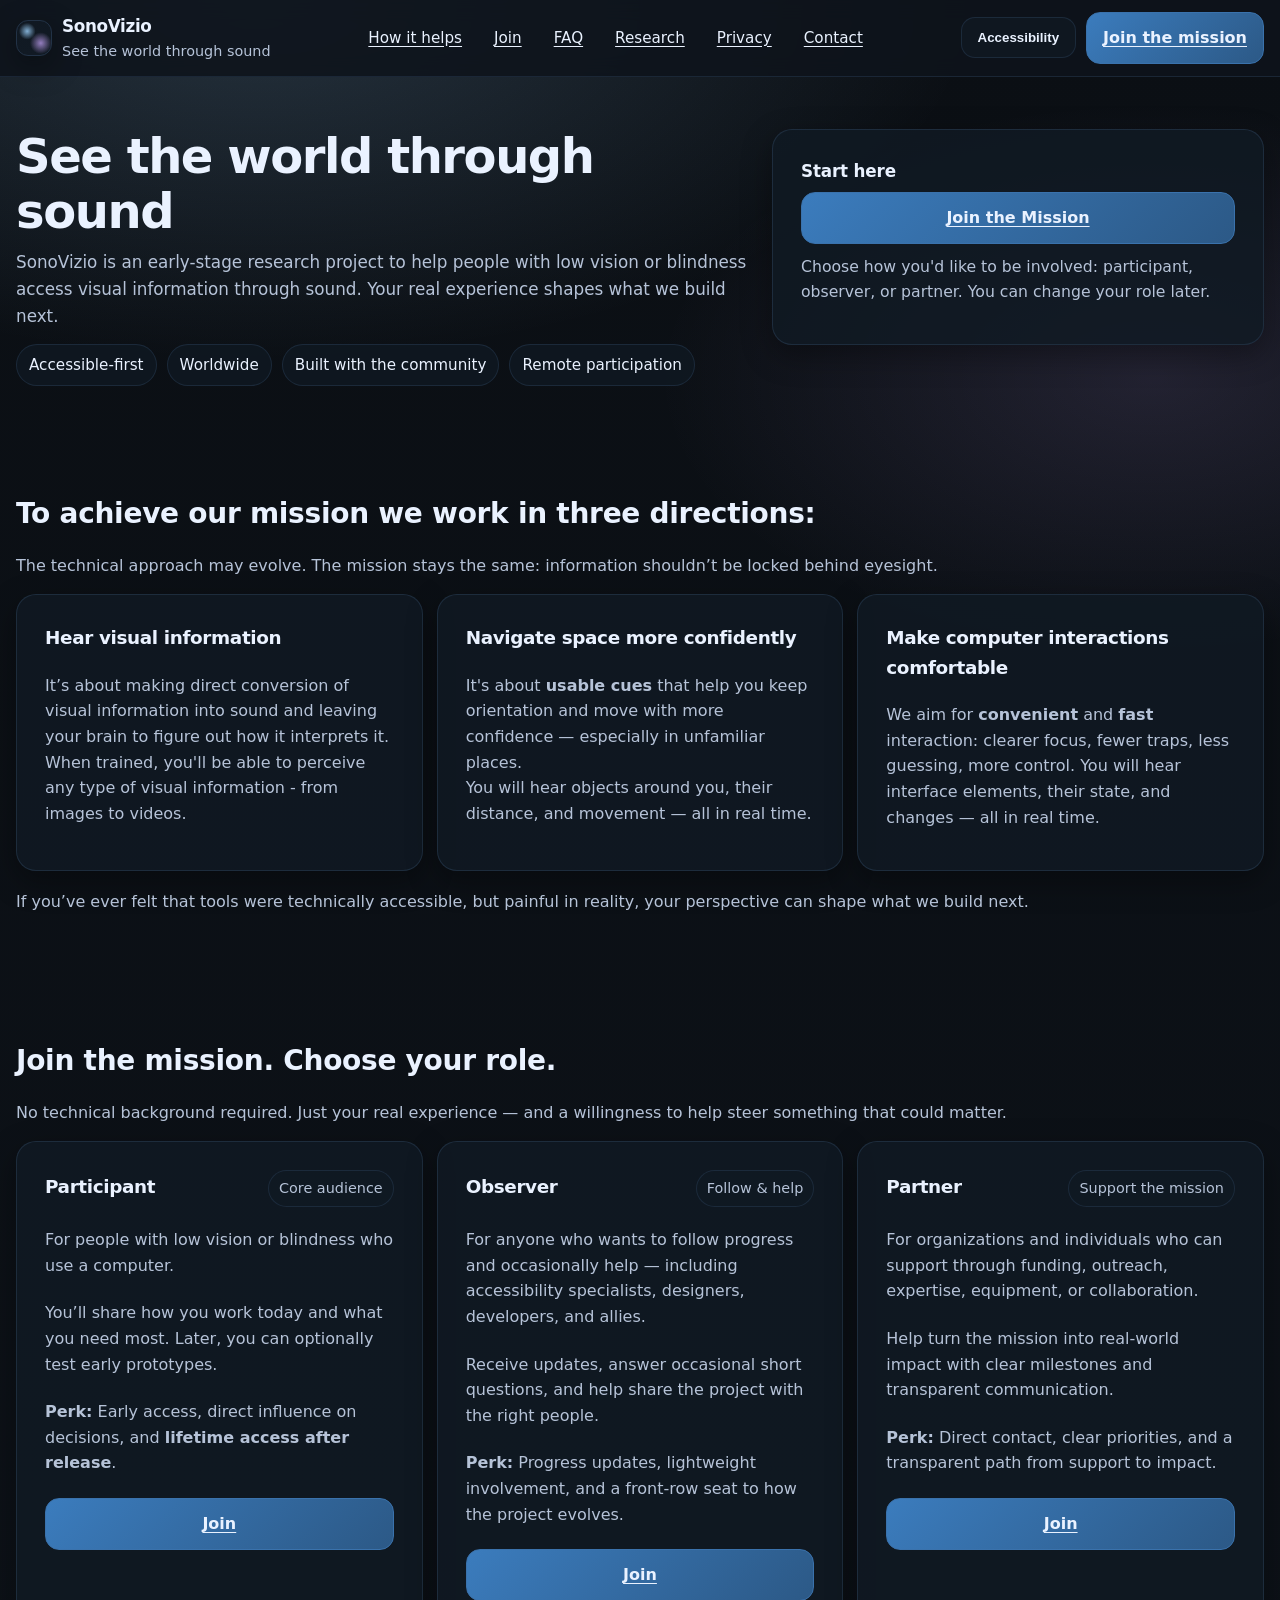
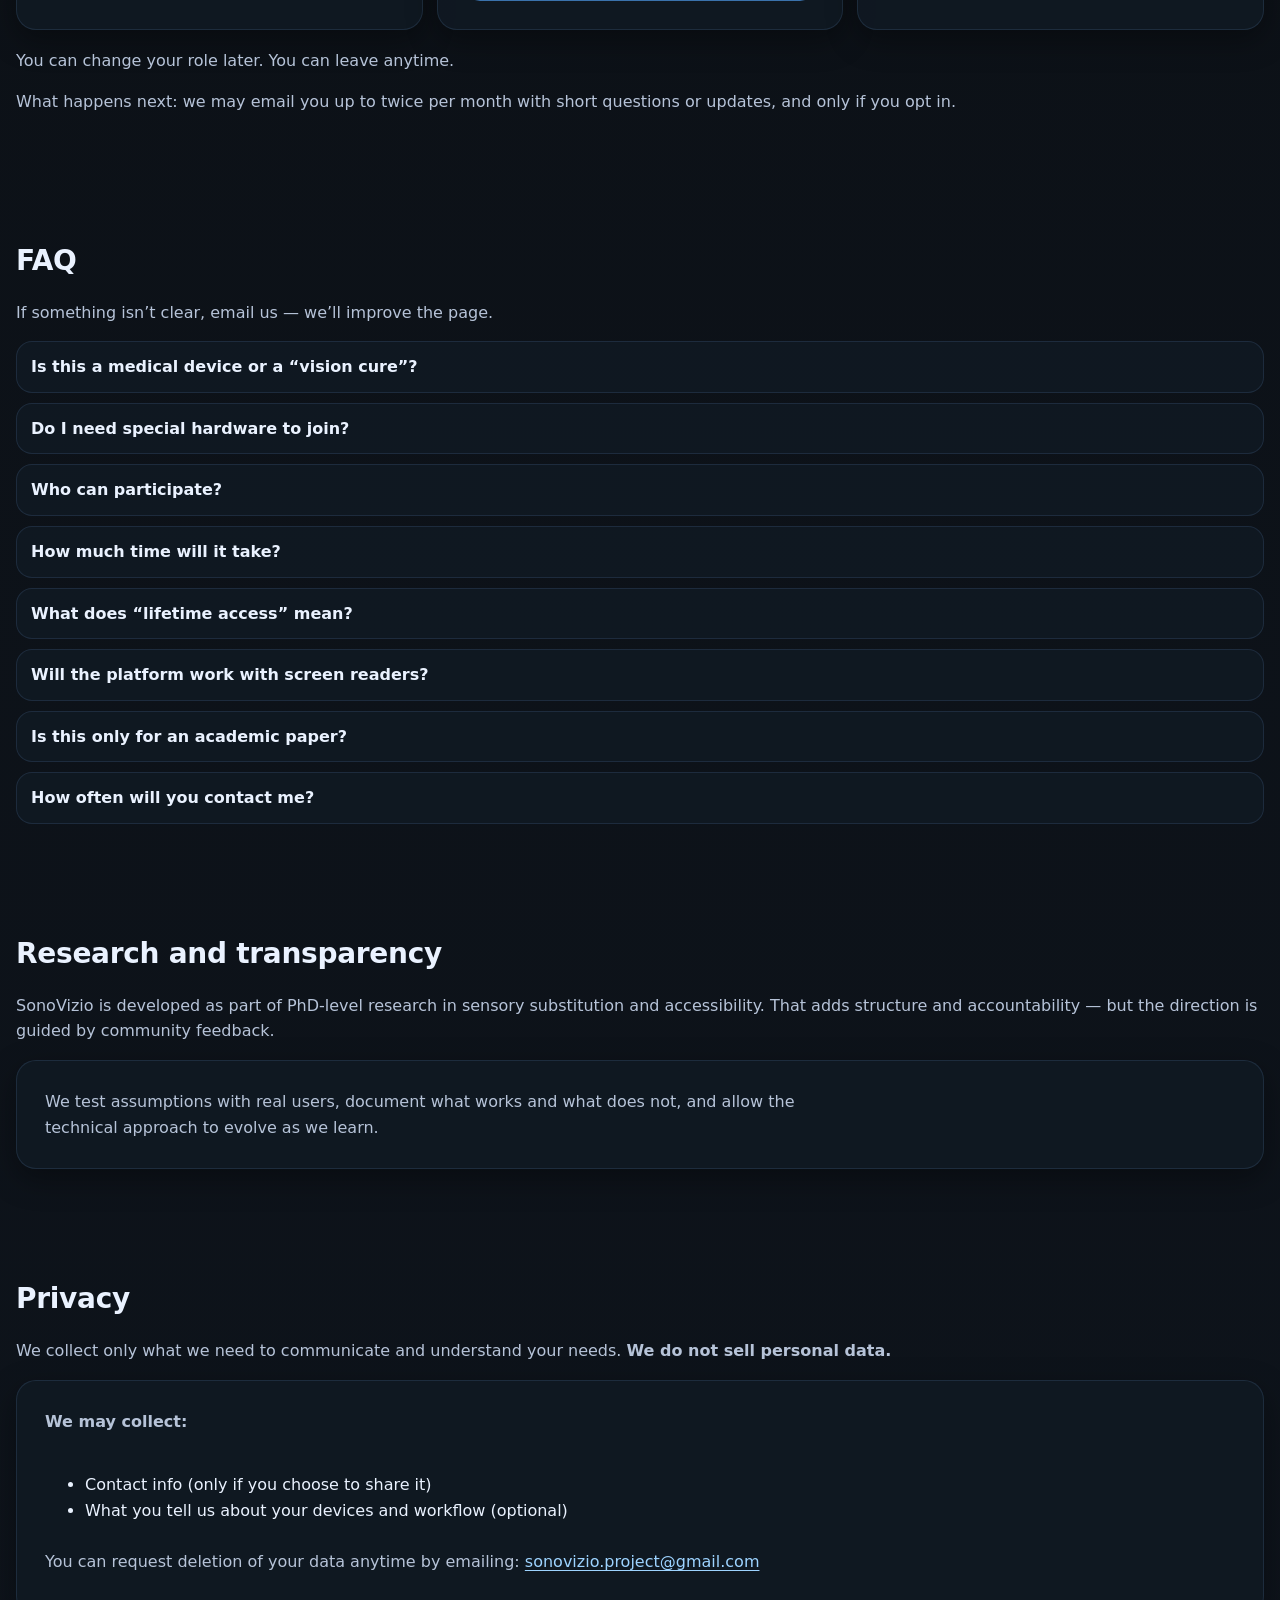
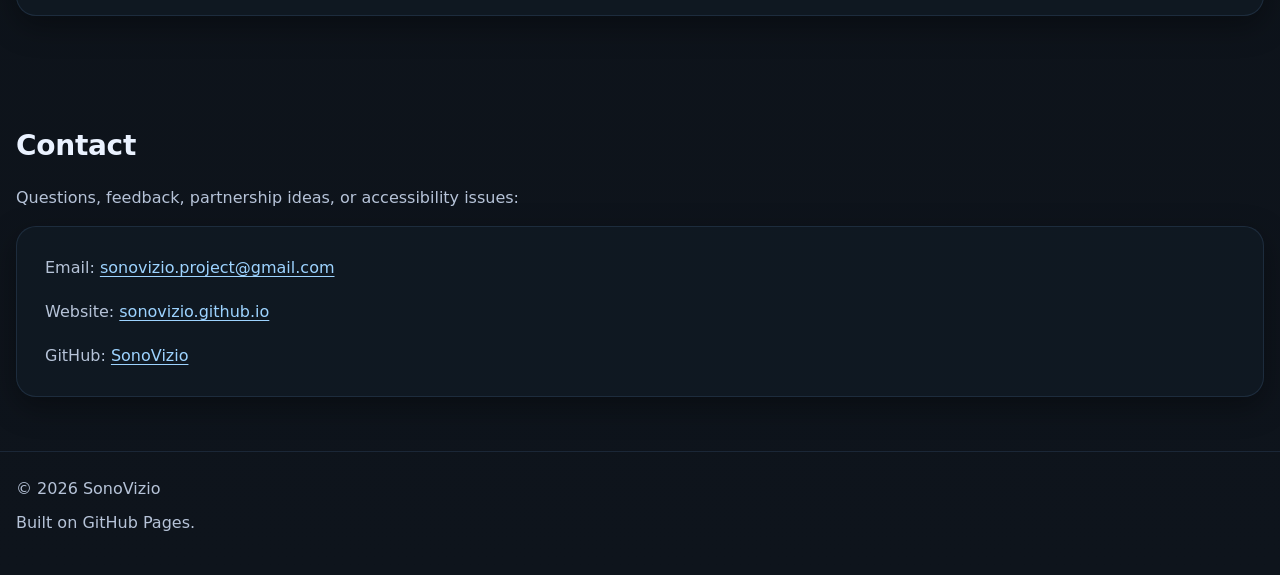
==== index.html @ 602c02ec "feat: first sketch" ====
<!doctype html>
<html lang="en" data-visual-mode="default" data-reduce-motion="auto" data-link-style="underline">
<head>
  <meta charset="utf-8" />
  <meta name="viewport" content="width=device-width, initial-scale=1" />
  <meta name="description" content="SonoVizio — a mission to help people with low vision or blindness access visual information through sound." />
  <title>SonoVizio — See the world through sound</title>
  <link rel="stylesheet" href="./styles.css" />
</head>

<body>
  <a class="skip-link" href="#main">Skip to main content</a>

  <header>
    <div class="wrap">
      <div class="topbar" role="navigation" aria-label="Primary">
        <div class="brand" aria-label="SonoVizio home">
          <div class="logo" aria-hidden="true"></div>
          <div>
            <p class="brand-title">SonoVizio</p>
            <p class="brand-sub">See the world through sound</p>
          </div>
        </div>

        <nav aria-label="Page sections">
          <a href="#how">How it helps</a>
          <a href="#join">Join</a>
          <a href="#faq">FAQ</a>
          <a href="#research">Research</a>
          <a href="#privacy">Privacy</a>
          <a href="#contact">Contact</a>
        </nav>

        <div class="actions">
          <button class="btn" type="button" id="openA11y" aria-haspopup="dialog" aria-controls="a11yModal">
            Accessibility
          </button>
          <a class="btn primary" href="#join">Join the mission</a>
        </div>
      </div>
    </div>
  </header>

  <main id="main" class="wrap" tabindex="-1">
    <!-- HERO -->
    <section class="hero" aria-labelledby="hero-title">
      <div class="hero-grid">
        <div>
          <h1 id="hero-title">See the world through sound</h1>
          <p>
            SonoVizio is an early-stage research project to help people with low vision or blindness access visual information
            through sound. Your real experience shapes what we build next.
          </p>

          <div class="pill-row" aria-label="Project highlights">
            <span class="pill">Accessible-first</span>
            <span class="pill">Worldwide</span>
            <span class="pill">Built with the community</span>
            <span class="pill">Remote participation</span>
          </div>
        </div>

        <aside class="hero-card" aria-label="Quick start">
          <h2>Start here</h2>

          <!-- Replace with your real form URL -->
          <a class="btn primary" href="https://forms.gle/R2E8GR5RMy9RYmkv5" target="_blank" rel="noopener">
            Join the Mission
          </a>
          <p style="margin-top: 10px">
            Choose how you'd like to be involved: participant, observer, or partner.
            You can change your role later.
          </p>
        </aside>
      </div>
    </section>

    <!-- HOW IT HELPS -->
    <section id="how" aria-labelledby="how-title">
      <h2 class="section-title" id="how-title">To achieve our mission we work in three directions:</h2>
      <p class="section-intro">
        The technical approach may evolve. The mission stays the same: information shouldn’t be locked behind eyesight.
      </p>

      <div class="grid-3">
        <article class="card" aria-labelledby="c1-title">
          <h3 id="c1-title">Hear visual information</h3>
          <p>
            It’s about making direct conversion of visual information into sound and leaving your brain to figure out how it interprets it.<br/>
            When trained, you'll be able to perceive any type of visual information - from images to videos.
          </p>

        </article>

        <article class="card" aria-labelledby="c2-title">
          <h3 id="c2-title">Navigate space more confidently</h3>
          <p>
            It's about <strong>usable cues</strong> that help you keep orientation and move with
            more confidence — especially in unfamiliar places.<br/>
            You will hear objects around you, their distance, and movement — all in real time.
          </p>

        </article>

        <article class="card" aria-labelledby="c3-title">
          <h3 id="c3-title">Make computer interactions comfortable</h3>
          <p>
            We aim for <strong>convenient</strong> and <strong>fast</strong> interaction:
            clearer focus, fewer traps, less guessing, more control.
            You will hear interface elements, their state, and changes — all in real time.
          </p>

        </article>
      </div>

      <p class="section-intro" style="margin-top:18px;">
        If you’ve ever felt that tools were technically accessible, but painful in reality, your perspective can shape what we build next.
      </p>
    </section>

    <!-- JOIN -->
    <section id="join" aria-labelledby="join-title">
      <h2 class="section-title" id="join-title">Join the mission. Choose your role.</h2>
      <p class="section-intro">
        No technical background required. Just your real experience — and a willingness to help steer something that could matter.
      </p>

      <div class="grid-3" style="align-items: stretch;">
        <article class="card" aria-labelledby="r1-title">
          <div class="role-title">
            <h3 id="r1-title" style="margin:0;">Participant</h3>
            <span class="role-tag">Core audience</span>
          </div>
          <p class="muted" style="margin-top:10px;">
            For people with low vision or blindness who use a computer.
          </p>
          <p>
            You’ll share how you work today and what you need most. Later, you can optionally test early prototypes.
          </p>
          <p class="perk">
            <strong>Perk:</strong> Early access, direct influence on decisions, and <strong>lifetime access after release</strong>.
          </p>
          <a class="btn primary" href="https://forms.gle/WxX2tEGM5Qs7UnwQ8" target="_blank" rel="noopener">
            Join
          </a>
        </article>

        <article class="card" aria-labelledby="r2-title">
          <div class="role-title">
            <h3 id="r2-title" style="margin:0;">Observer</h3>
            <span class="role-tag">Follow & help</span>
          </div>
          <p class="muted" style="margin-top:10px;">
            For anyone who wants to follow progress and occasionally help — including accessibility specialists, designers, developers, and allies.
          </p>
          <p>
            Receive updates, answer occasional short questions, and help share the project with the right people.
          </p>
          <p class="perk">
            <strong>Perk:</strong> Progress updates, lightweight involvement, and a front-row seat to how the project evolves.
          </p>
          <a class="btn primary" href="https://forms.gle/WxX2tEGM5Qs7UnwQ8" target="_blank" rel="noopener">
            Join
          </a>
        </article>

        <article class="card" aria-labelledby="r3-title">
          <div class="role-title">
            <h3 id="r3-title" style="margin:0;">Partner</h3>
            <span class="role-tag">Support the mission</span>
          </div>
          <p class="muted" style="margin-top:10px;">
            For organizations and individuals who can support through funding, outreach, expertise, equipment, or collaboration.
          </p>
          <p>
            Help turn the mission into real-world impact with clear milestones and transparent communication.
          </p>
          <p class="perk">
            <strong>Perk:</strong> Direct contact, clear priorities, and a transparent path from support to impact.
          </p>
          <a class="btn primary" href="https://forms.gle/WxX2tEGM5Qs7UnwQ8" target="_blank" rel="noopener">
            Join
          </a>
        </article>
      </div>

      <p class="section-intro" style="margin-top:18px;">
        You can change your role later. You can leave anytime.
      </p>
      <p class="section-intro" style="margin-top:0;">
        What happens next: we may email you up to twice per month with short questions or updates, and only if you opt in.
      </p>
    </section>

    <!-- FAQ -->
    <section id="faq" aria-labelledby="faq-title">
      <h2 class="section-title" id="faq-title">FAQ</h2>
      <p class="section-intro">
        If something isn’t clear, email us — we’ll improve the page.
      </p>

      <details>
        <summary>Is this a medical device or a “vision cure”?</summary>
        <p>No. SonoVizio is an accessibility project. It does not claim to restore vision.</p>
      </details>

      <details>
        <summary>Do I need special hardware to join?</summary>
        <p>No. Joining starts remotely and can be done on a regular computer. Future concepts may explore wearables, but participation is always optional.</p>
      </details>

      <details>
        <summary>Who can participate?</summary>
        <p>People with low vision or blindness are the core audience. Observers and accessibility professionals can also join to help steer decisions.</p>
      </details>

      <details>
        <summary>How much time will it take?</summary>
        <p>You choose your level of involvement. We keep requests lightweight and optional, and we aim for minimal email frequency.</p>
      </details>

      <details>
        <summary>What does “lifetime access” mean?</summary>
        <p>If the platform is released, early participants will keep access without paying. The exact scope will be defined clearly before release.</p>
      </details>

      <details>
        <summary>Will the platform work with screen readers?</summary>
        <p>Sure, we aim for full accessibility. If anything is hard to use with assistive technology, please tell us — we will fix it.</p>
      </details>

      <details>
        <summary>Is this only for an academic paper?</summary>
        <p>No. The PhD structure adds accountability, but the project is built with the community and aims for real-world impact.</p>
      </details>

      <details>
        <summary>How often will you contact me?</summary>
        <p>At most twice per month, and only if you opt in. You can stop at any time.</p>
      </details>
    </section>

    <!-- RESEARCH -->
    <section id="research" aria-labelledby="research-title">
      <h2 class="section-title" id="research-title">Research and transparency</h2>
      <p class="section-intro">
        SonoVizio is developed as part of PhD-level research in sensory substitution and accessibility.
        That adds structure and accountability — but the direction is guided by community feedback.
      </p>
      <div class="card">
        <p style="margin:0; color: var(--muted);">
          We test assumptions with real users, document what works and what does not, and allow the technical approach to evolve as we learn.
        </p>
      </div>
    </section>

    <!-- PRIVACY -->
    <section id="privacy" aria-labelledby="privacy-title">
      <h2 class="section-title" id="privacy-title">Privacy</h2>
      <p class="section-intro">
        We collect only what we need to communicate and understand your needs. <strong>We do not sell personal data.</strong>
      </p>
      <div class="card">
        <p style="margin-top:0;"><strong>We may collect:</strong></p>
        <ul>
          <li>Contact info (only if you choose to share it)</li>
          <li>What you tell us about your devices and workflow (optional)</li>
        </ul>
        <p class="muted">
          You can request deletion of your data anytime by emailing:
          <a href="mailto:sonovizio.project@gmail.com?subject=SonoVizio%20Data%20Deletion%20Request">sonovizio.project@gmail.com</a>
        </p>
      </div>
    </section>

    <!-- CONTACT -->
    <section id="contact" aria-labelledby="contact-title">
      <h2 class="section-title" id="contact-title">Contact</h2>
      <p class="section-intro">
        Questions, feedback, partnership ideas, or accessibility issues:
      </p>
      <div class="card">
        <p style="margin-top:0; margin-bottom:0;">
          Email: <a href="mailto:sonovizio.project@gmail.com">sonovizio.project@gmail.com</a>
        </p>
        <p class="muted" style="margin:8px 0 0 0;">
          Website: <a href="https://sonovizio.github.io" target="_blank" rel="noopener">sonovizio.github.io</a>
        </p>
        <p class="muted" style="margin:8px 0 0 0;">
          GitHub: <a href="https://github.com/sonovizio" target="_blank" rel="noopener">SonoVizio</a>
        </p>
      </div>
    </section>

  </main>

  <footer>
    <div class="wrap">
      <p style="margin:0 0 8px 0;">© <span id="year"></span> SonoVizio</p>
      <p style="margin:0;">Built on GitHub Pages.</p>
    </div>
  </footer>

  <!-- Accessibility settings modal -->
  <div class="modal-backdrop" id="a11yBackdrop" aria-hidden="true">
    <div
      class="modal"
      id="a11yModal"
      role="dialog"
      aria-modal="true"
      aria-labelledby="a11yTitle"
      aria-describedby="a11yDesc"
      tabindex="-1"
    >
      <div class="modal-header">
        <div>
          <h2 id="a11yTitle">Accessibility settings</h2>
          <p id="a11yDesc" class="hint" style="margin:6px 0 0 0; color: var(--muted);">
            Adjust visuals for comfort. Settings are saved on this device.
          </p>
        </div>
        <button class="icon-btn" type="button" id="closeA11y" aria-label="Close accessibility settings">
          ✕
        </button>
      </div>

      <div class="modal-body">
        <div class="control">
          <label for="visualMode">Visual mode</label>
          <p class="hint">Choose a theme that is easiest to read.</p>
          <select id="visualMode" name="visualMode">
            <option value="default">Default (calm dark)</option>
            <option value="light">Light</option>
            <option value="high-contrast">High contrast</option>
          </select>
        </div>

        <div class="control">
          <label for="linkStyle">Link style</label>
          <p class="hint">Underlined links can be easier to spot.</p>
          <select id="linkStyle" name="linkStyle">
            <option value="underline">Underline links</option>
            <option value="plain">No underline</option>
          </select>
        </div>

        <div class="control">
          <div class="row">
            <label for="fontScale" style="margin:0;">Font size</label>
            <span class="value" id="fontScaleVal">100%</span>
          </div>
          <p class="hint">Increase text size without zooming the whole page.</p>
          <input id="fontScale" type="range" min="90" max="140" step="2" value="100" />
        </div>

        <div class="control">
          <div class="row">
            <label for="lineHeight" style="margin:0;">Line spacing</label>
            <span class="value" id="lineHeightVal">1.60</span>
          </div>
          <p class="hint">More spacing can reduce visual crowding.</p>
          <input id="lineHeight" type="range" min="1.2" max="2.0" step="0.05" value="1.6" />
        </div>

        <div class="control">
          <div class="row">
            <label for="letterSpacing" style="margin:0;">Letter spacing</label>
            <span class="value" id="letterSpacingVal">0.00em</span>
          </div>
          <p class="hint">Slight spacing can improve readability for some users.</p>
          <input id="letterSpacing" type="range" min="0" max="0.08" step="0.01" value="0" />
        </div>

        <div class="control">
          <label for="reduceMotion">Motion</label>
          <p class="hint">Disable transitions and animations.</p>
          <select id="reduceMotion" name="reduceMotion">
            <option value="auto">Follow system setting</option>
            <option value="on">Reduce motion</option>
          </select>
        </div>
      </div>

      <div class="modal-footer">
        <button class="btn" type="button" id="resetA11y">Reset</button>
        <button class="btn primary" type="button" id="saveA11y">Save & close</button>
      </div>
    </div>
  </div>

  <script>
    (function () {
      const root = document.documentElement;

      // Footer dates
      document.getElementById("year").textContent = new Date().getFullYear();

      // Elements
      const openBtn = document.getElementById("openA11y");
      const closeBtn = document.getElementById("closeA11y");
      const saveBtn = document.getElementById("saveA11y");
      const resetBtn = document.getElementById("resetA11y");
      const backdrop = document.getElementById("a11yBackdrop");
      const modal = document.getElementById("a11yModal");

      const visualMode = document.getElementById("visualMode");
      const linkStyle = document.getElementById("linkStyle");
      const fontScale = document.getElementById("fontScale");
      const lineHeight = document.getElementById("lineHeight");
      const letterSpacing = document.getElementById("letterSpacing");
      const reduceMotion = document.getElementById("reduceMotion");

      const fontScaleVal = document.getElementById("fontScaleVal");
      const lineHeightVal = document.getElementById("lineHeightVal");
      const letterSpacingVal = document.getElementById("letterSpacingVal");

      const STORAGE_KEY = "sonovizio_a11y_v1";

      // Focus trap
      let lastFocused = null;
      function getFocusable(container) {
        return Array.from(container.querySelectorAll(
          'a[href], button:not([disabled]), textarea, input, select, details summary, [tabindex]:not([tabindex="-1"])'
        )).filter(el => el.offsetParent !== null || el === document.activeElement);
      }
      function trapFocus(e) {
        if (e.key !== "Tab") return;
        const focusables = getFocusable(modal);
        if (!focusables.length) return;
        const first = focusables[0];
        const last = focusables[focusables.length - 1];
        if (e.shiftKey && document.activeElement === first) {
          e.preventDefault();
          last.focus();
        } else if (!e.shiftKey && document.activeElement === last) {
          e.preventDefault();
          first.focus();
        }
      }

      function openModal() {
        lastFocused = document.activeElement;
        backdrop.setAttribute("aria-hidden", "false");
        // Prevent background scroll
        document.body.style.overflow = "hidden";
        modal.focus();
        document.addEventListener("keydown", onKeydown);
        modal.addEventListener("keydown", trapFocus);
      }

      function closeModal() {
        backdrop.setAttribute("aria-hidden", "true");
        document.body.style.overflow = "";
        document.removeEventListener("keydown", onKeydown);
        modal.removeEventListener("keydown", trapFocus);
        if (lastFocused && typeof lastFocused.focus === "function") lastFocused.focus();
      }

      function onKeydown(e) {
        if (e.key === "Escape") {
          e.preventDefault();
          closeModal();
        }
      }

      // Live preview helpers
      function applyPreview(state) {
        root.dataset.visualMode = state.visualMode;
        root.dataset.reduceMotion = state.reduceMotion;
        root.dataset.linkStyle = state.linkStyle;

        root.style.setProperty("--font-scale", String(state.fontScale));
        root.style.setProperty("--line-height", String(state.lineHeight));
        root.style.setProperty("--letter-spacing", state.letterSpacing + "em");

        // Update UI readouts
        fontScaleVal.textContent = Math.round(state.fontScale * 100) + "%";
        lineHeightVal.textContent = Number(state.lineHeight).toFixed(2);
        letterSpacingVal.textContent = Number(state.letterSpacing).toFixed(2) + "em";
      }

      function readStateFromControls() {
        return {
          visualMode: visualMode.value,
          linkStyle: linkStyle.value,
          fontScale: Number(fontScale.value) / 100,
          lineHeight: Number(lineHeight.value),
          letterSpacing: Number(letterSpacing.value),
          reduceMotion: reduceMotion.value
        };
      }

      function setControlsFromState(state) {
        visualMode.value = state.visualMode;
        linkStyle.value = state.linkStyle;
        fontScale.value = String(Math.round(state.fontScale * 100));
        lineHeight.value = String(state.lineHeight);
        letterSpacing.value = String(state.letterSpacing);
        reduceMotion.value = state.reduceMotion;
      }

      function defaultState() {
        return {
          visualMode: "default",
          linkStyle: "underline",
          fontScale: 1,
          lineHeight: 1.6,
          letterSpacing: 0,
          reduceMotion: "auto"
        };
      }

      function loadState() {
        try {
          const raw = localStorage.getItem(STORAGE_KEY);
          if (!raw) return defaultState();
          const s = JSON.parse(raw);

          // Basic validation / fallbacks
          const d = defaultState();
          return {
            visualMode: (s.visualMode || d.visualMode),
            linkStyle: (s.linkStyle || d.linkStyle),
            fontScale: (typeof s.fontScale === "number" ? s.fontScale : d.fontScale),
            lineHeight: (typeof s.lineHeight === "number" ? s.lineHeight : d.lineHeight),
            letterSpacing: (typeof s.letterSpacing === "number" ? s.letterSpacing : d.letterSpacing),
            reduceMotion: (s.reduceMotion || d.reduceMotion),
          };
        } catch {
          return defaultState();
        }
      }

      function saveState(state) {
        localStorage.setItem(STORAGE_KEY, JSON.stringify(state));
      }

      // Initialize
      const initial = loadState();
      setControlsFromState(initial);
      applyPreview(initial);

      // Live preview on change
      [visualMode, linkStyle, fontScale, lineHeight, letterSpacing, reduceMotion].forEach(el => {
        el.addEventListener("input", () => applyPreview(readStateFromControls()));
        el.addEventListener("change", () => applyPreview(readStateFromControls()));
      });

      // Buttons
      openBtn.addEventListener("click", () => openModal());
      closeBtn.addEventListener("click", () => closeModal());
      backdrop.addEventListener("click", (e) => {
        if (e.target === backdrop) closeModal();
      });

      saveBtn.addEventListener("click", () => {
        const s = readStateFromControls();
        applyPreview(s);
        saveState(s);
        closeModal();
      });

      resetBtn.addEventListener("click", () => {
        const d = defaultState();
        setControlsFromState(d);
        applyPreview(d);
        saveState(d);
      });

      // Ensure modal never opens with stale values (in case user changes in another tab)
      openBtn.addEventListener("click", () => {
        const s = loadState();
        setControlsFromState(s);
        applyPreview(s);
      });
    })();
  </script>
</body>
</html>
---- styles.css ----
/* ========== Design tokens (tuned for readability) ========== */
:root{
  /* User-adjustable */
  --font-scale: 1;        /* 0.9–1.4 */
  --line-height: 1.6;     /* 1.2–2.0 */
  --letter-spacing: 0em;  /* 0–0.08em */

  /* Default palette (light) */
  --bg: #0b0f14;
  --bg2:#0e141c;
  --card:#111a24;
  --text:#eaf2ff;
  --muted:#b6c3d8;
  --border:#223246;
  --link:#9dd3ff;
  --link-visited:#caa7ff;
  --focus:#ffd166;
  --primary:#4da6ff;

  --shadow: 0 10px 30px rgba(0,0,0,.35);

  /* Layout */
  --maxw: 1300px;
  --radius: 12px;
  --radius2: 20px;
  --pad: 18px;
  --pad2: 28px;
}

/* Visual modes */
html[data-visual-mode="default"]{
  /* default is already a calm dark that many low-vision users prefer */
}

html[data-visual-mode="light"]{
  --bg:#f7fafc;
  --bg2:#ffffff;
  --card:#ffffff;
  --text:#0b1220;
  --muted:#42526b;
  --border:#d8e2ef;
  --link:#0b66d6;
  --link-visited:#6b2fbf;
  --focus:#b00020;
  --primary:#0b66d6;
  --shadow: 0 10px 24px rgba(10,20,40,.10);
}

html[data-visual-mode="high-contrast"]{
  --bg:#000000;
  --bg2:#000000;
  --card:#000000;
  --text:#ffffff;
  --muted:#ffffff;
  --border:#ffffff;
  --link:#00ffff;
  --link-visited:#ff66ff;
  --focus:#ffff00;
  --primary:#00ffff;
  --shadow:none;
}

/* Reduced motion */
@media (prefers-reduced-motion: reduce){
  html[data-reduce-motion="auto"] *{
    animation: none !important;
    transition: none !important;
    scroll-behavior: auto !important;
  }
}
html[data-reduce-motion="on"] *{
  animation: none !important;
  transition: none !important;
  scroll-behavior: auto !important;
}

/* Base typography */
html{
  font-size: calc(100% * var(--font-scale));
  color-scheme: dark;
}
html[data-visual-mode="light"]{ color-scheme: light; }
html[data-visual-mode="high-contrast"]{ color-scheme: dark; }

body{
  margin:0;
  font-family: ui-sans-serif, system-ui, -apple-system, Segoe UI, Roboto, Ubuntu, Cantarell, Noto Sans, Arial, "Apple Color Emoji", "Segoe UI Emoji";
  line-height: var(--line-height);
  letter-spacing: var(--letter-spacing);
  background: radial-gradient(1200px 600px at 20% 0%, rgba(157,211,255,.18), transparent 60%),
              radial-gradient(900px 500px at 90% 10%, rgba(202,167,255,.12), transparent 55%),
              linear-gradient(180deg, var(--bg) 0%, var(--bg2) 100%);
  color: var(--text);
}

/* Focus styles */
:focus-visible{
  outline: 3px solid var(--focus);
  outline-offset: 3px;
  border-radius: 10px;
}

/* Links */
a{ color: var(--link); }
a:visited{ color: var(--link-visited); }
html[data-link-style="underline"] a{ text-decoration: underline; text-underline-offset: .2em; }
html[data-link-style="plain"] a{ text-decoration: none; }
a:hover{ text-decoration-thickness: 2px; }

/* Skip link */
.skip-link{
  position:absolute;
  left:-999px;
  top:10px;
  background: var(--bg2);
  color: var(--text);
  border: 1px solid var(--border);
  padding: 10px 12px;
  border-radius: 12px;
  box-shadow: var(--shadow);
  z-index: 9999;
}
.skip-link:focus{ left: 10px; }

/* Layout helpers */
.wrap{
  max-width: var(--maxw);
  margin: 0 auto;
  padding: 0 16px;
}
main{ padding-bottom: 64px; }
section{ padding: 54px 0; }
.section-title{
  font-size: clamp(1.25rem, 2.4vw, 1.75rem);
  margin: 0 0 12px 0;
  letter-spacing: -0.01em;
}
.section-intro{
  color: var(--muted);
}

/* Header */
header{
  position: sticky;
  top:0;
  z-index: 1000;
  background: color-mix(in srgb, var(--bg2) 88%, transparent);
  backdrop-filter: blur(10px);
  border-bottom: 1px solid color-mix(in srgb, var(--border) 65%, transparent);
}
.topbar{
  display:flex;
  align-items:center;
  justify-content: space-between;
  gap: 12px;
  padding: 12px 0;
}
.brand{
  display:flex;
  align-items:center;
  gap: 10px;
  min-width: 180px;
}
.logo{
  width: 34px; height: 34px;
  border-radius: 12px;
  border: 1px solid var(--border);
  background: radial-gradient(14px 14px at 30% 30%, rgba(157,211,255,.8), transparent 60%),
              radial-gradient(18px 18px at 70% 65%, rgba(202,167,255,.7), transparent 60%),
              linear-gradient(180deg, color-mix(in srgb, var(--card) 85%, transparent), var(--card));
  box-shadow: var(--shadow);
  flex: 0 0 auto;
}
.brand-title{
  font-weight: 720;
  letter-spacing: -0.02em;
  margin:0;
  font-size: 1.05rem;
}
.brand-sub{
  margin:0;
  color: var(--muted);
  font-size: .9rem;
}

nav{
  display:flex;
  align-items:center;
  gap: 10px;
  flex-wrap: wrap;
  justify-content: flex-end;
}
nav a{
  padding: 8px 10px;
  border-radius: 12px;
  border: 1px solid transparent;
  color: var(--text);
  text-decoration: none;
  font-size: .95rem;
}
nav a:hover{
  border-color: color-mix(in srgb, var(--border) 60%, transparent);
  background: color-mix(in srgb, var(--card) 70%, transparent);
}
nav a:visited {
  color: var(--text);
}

.actions{
  display:flex;
  align-items:center;
  gap: 10px;
  flex: 0 0 auto;
}

.btn{
  display:inline-flex;
  align-items:center;
  justify-content:center;
  gap: 8px;
  padding: 12px 16px;
  border-radius: 14px;
  border: 1px solid color-mix(in srgb, var(--border) 70%, transparent);
  background: color-mix(in srgb, var(--card) 80%, transparent);
  color: var(--text);
  text-decoration: none;
  cursor: pointer;
  font-weight: 650;
  box-shadow: none;
}
.btn:hover{
  background: color-mix(in srgb, var(--card) 92%, transparent);
}
.btn.primary{
  background: linear-gradient(135deg, color-mix(in srgb, var(--primary) 70%, var(--card)), color-mix(in srgb, var(--primary) 45%, var(--card)));
  border-color: color-mix(in srgb, var(--primary) 55%, var(--border));
  color: var(--text);
  font-weight: 700;
}
.btn.primary:hover{
  background: linear-gradient(135deg, color-mix(in srgb, var(--primary) 80%, var(--card)), color-mix(in srgb, var(--primary) 55%, var(--card)));
  border-color: color-mix(in srgb, var(--primary) 65%, var(--border));
}

/* Hero */
.hero{
  padding: 52px 0;
}
.hero-grid{
  display:grid;
  gap: 18px;
  grid-template-columns: 1.2fr .8fr;
  align-items: start;
}
@media (max-width: 880px){
  .hero-grid{ grid-template-columns: 1fr; }
  nav{ display:none; }
}
.hero h1{
  font-size: clamp(1.8rem, 4vw, 3rem);
  margin: 0 0 10px 0;
  letter-spacing: -0.03em;
  line-height: 1.15;
}
.hero p{
  margin: 0 0 14px 0;
  color: var(--muted);
  max-width: 70ch;
  font-size: 1.05rem;
}
.pill-row{
  display:flex;
  flex-wrap: wrap;
  gap: 10px;
  margin-top: 14px;
}
.pill{
  display:inline-flex;
  padding: 8px 12px;
  border-radius: 999px;
  border: 1px solid color-mix(in srgb, var(--border) 70%, transparent);
  background: color-mix(in srgb, var(--card) 70%, transparent);
  color: var(--text);
  font-size: .95rem;
}
.hero-card{
  display: flex;
  flex-direction: column;
  border: 1px solid color-mix(in srgb, var(--border) 78%, transparent);
  background: color-mix(in srgb, var(--card) 82%, transparent);
  border-radius: var(--radius2);
  padding: var(--pad2);
  box-shadow: var(--shadow);
}
.hero-card h2{
  margin: 0 0 8px 0;
  font-size: 1.05rem;
  letter-spacing: -0.01em;
}
.hero-card p{
  margin: 0 0 12px 0;
  color: var(--muted);
  font-size: .98rem;
}
.hero-card .btn{
  text-align:center;
}

/* Cards grid */
.grid-3{
  display:grid;
  gap: 14px;
  grid-template-columns: repeat(3, 1fr);
}
@media (max-width: 920px){
  .grid-3{ grid-template-columns: 1fr; }
}
.card{
  border: 1px solid color-mix(in srgb, var(--border) 78%, transparent);
  background: color-mix(in srgb, var(--card) 82%, transparent);
  border-radius: var(--radius2);
  padding: var(--pad2);
  box-shadow: var(--shadow);
  display: flex;
  flex-direction: column;
  gap: 10px;
}
.card h3{
  margin: 0 0 10px 0;
  font-size: 1.15rem;
  letter-spacing: -0.02em;
}
.card p{
  margin: 0 0 12px 0;
  color: var(--muted);
  max-width: 75ch;
}
.quote{
  margin: 14px 0 0 0;
  padding: 12px 14px;
  border-left: 4px solid var(--focus);
  border-radius: 12px;
  background: color-mix(in srgb, var(--bg2) 60%, transparent);
  color: var(--text);
  font-style: italic;
}

/* Join roles */
.role-title{
  display:flex;
  align-items: baseline;
  justify-content: space-between;
  gap: 10px;
  flex-wrap: wrap;
}
.role-tag{
  font-size: .9rem;
  color: var(--muted);
  border: 1px solid color-mix(in srgb, var(--border) 70%, transparent);
  padding: 6px 10px;
  border-radius: 999px;
  background: color-mix(in srgb, var(--card) 70%, transparent);
}
.perk{
  margin: 10px 0 16px 0;
  color: var(--text);
}
.muted{ color: var(--muted); }

/* FAQ */
details{
  border: 1px solid color-mix(in srgb, var(--border) 78%, transparent);
  background: color-mix(in srgb, var(--card) 78%, transparent);
  border-radius: 16px;
  padding: 12px 14px;
}
details + details{ margin-top: 10px; }
summary{
  cursor:pointer;
  font-weight: 650;
  list-style: none;
}
summary::-webkit-details-marker{ display:none; }
summary:focus-visible{ outline: 3px solid var(--focus); outline-offset: 4px; border-radius: 12px; }
details p{ margin: 10px 0 0 0; color: var(--muted); }

/* Footer */
footer{
  border-top: 1px solid color-mix(in srgb, var(--border) 65%, transparent);
  padding: 24px 0 40px 0;
  color: var(--muted);
}

/* Accessibility modal */
.modal-backdrop{
  position: fixed;
  inset: 0;
  background: rgba(0,0,0,.55);
  display: none;
  align-items: center;
  justify-content: center;
  padding: 16px;
  z-index: 2000;
}
.modal-backdrop[aria-hidden="false"]{ display:flex; }

.modal{
  width: min(760px, 100%);
  border-radius: 20px;
  border: 1px solid color-mix(in srgb, var(--border) 75%, transparent);
  background: var(--bg2);
  box-shadow: var(--shadow);
  padding: 18px;
}
.modal-header{
  display:flex;
  align-items: center;
  justify-content: space-between;
  gap: 12px;
  padding: 6px 6px 14px 6px;
  border-bottom: 1px solid color-mix(in srgb, var(--border) 60%, transparent);
}
.modal-header h2{
  margin:0;
  font-size: 1.15rem;
  letter-spacing: -0.02em;
}
.icon-btn{
  display:inline-flex;
  align-items:center;
  justify-content:center;
  width: 40px;
  height: 40px;
  border-radius: 14px;
  border: 1px solid color-mix(in srgb, var(--border) 70%, transparent);
  background: color-mix(in srgb, var(--card) 70%, transparent);
  color: var(--text);
  cursor: pointer;
}
.modal-body{
  padding: 14px 6px 6px 6px;
  display:grid;
  grid-template-columns: 1fr 1fr;
  gap: 14px;
}
@media (max-width: 720px){
  .modal-body{ grid-template-columns: 1fr; }
}
.control{
  border: 1px solid color-mix(in srgb, var(--border) 70%, transparent);
  background: color-mix(in srgb, var(--card) 72%, transparent);
  border-radius: 16px;
  padding: 14px;
}
.control label{
  display:block;
  font-weight: 650;
  margin-bottom: 8px;
}
.control .hint{
  color: var(--muted);
  font-size: .93rem;
  margin: 0 0 10px 0;
}
select, input[type="range"]{
  width: 100%;
  font: inherit;
}
.row{
  display:flex;
  align-items:center;
  justify-content: space-between;
  gap: 10px;
  flex-wrap: wrap;
}
.value{
  font-variant-numeric: tabular-nums;
  color: var(--muted);
  font-size: .95rem;
}
.modal-footer{
  display:flex;
  gap: 10px;
  justify-content: flex-end;
  padding: 14px 6px 6px 6px;
  border-top: 1px solid color-mix(in srgb, var(--border) 60%, transparent);
  margin-top: 10px;
}

/* Visually hidden (for SR-only labels if needed) */
.sr-only{
  position:absolute;
  width:1px; height:1px;
  padding:0; margin:-1px;
  overflow:hidden;
  clip:rect(0,0,0,0);
  white-space:nowrap;
  border:0;
}
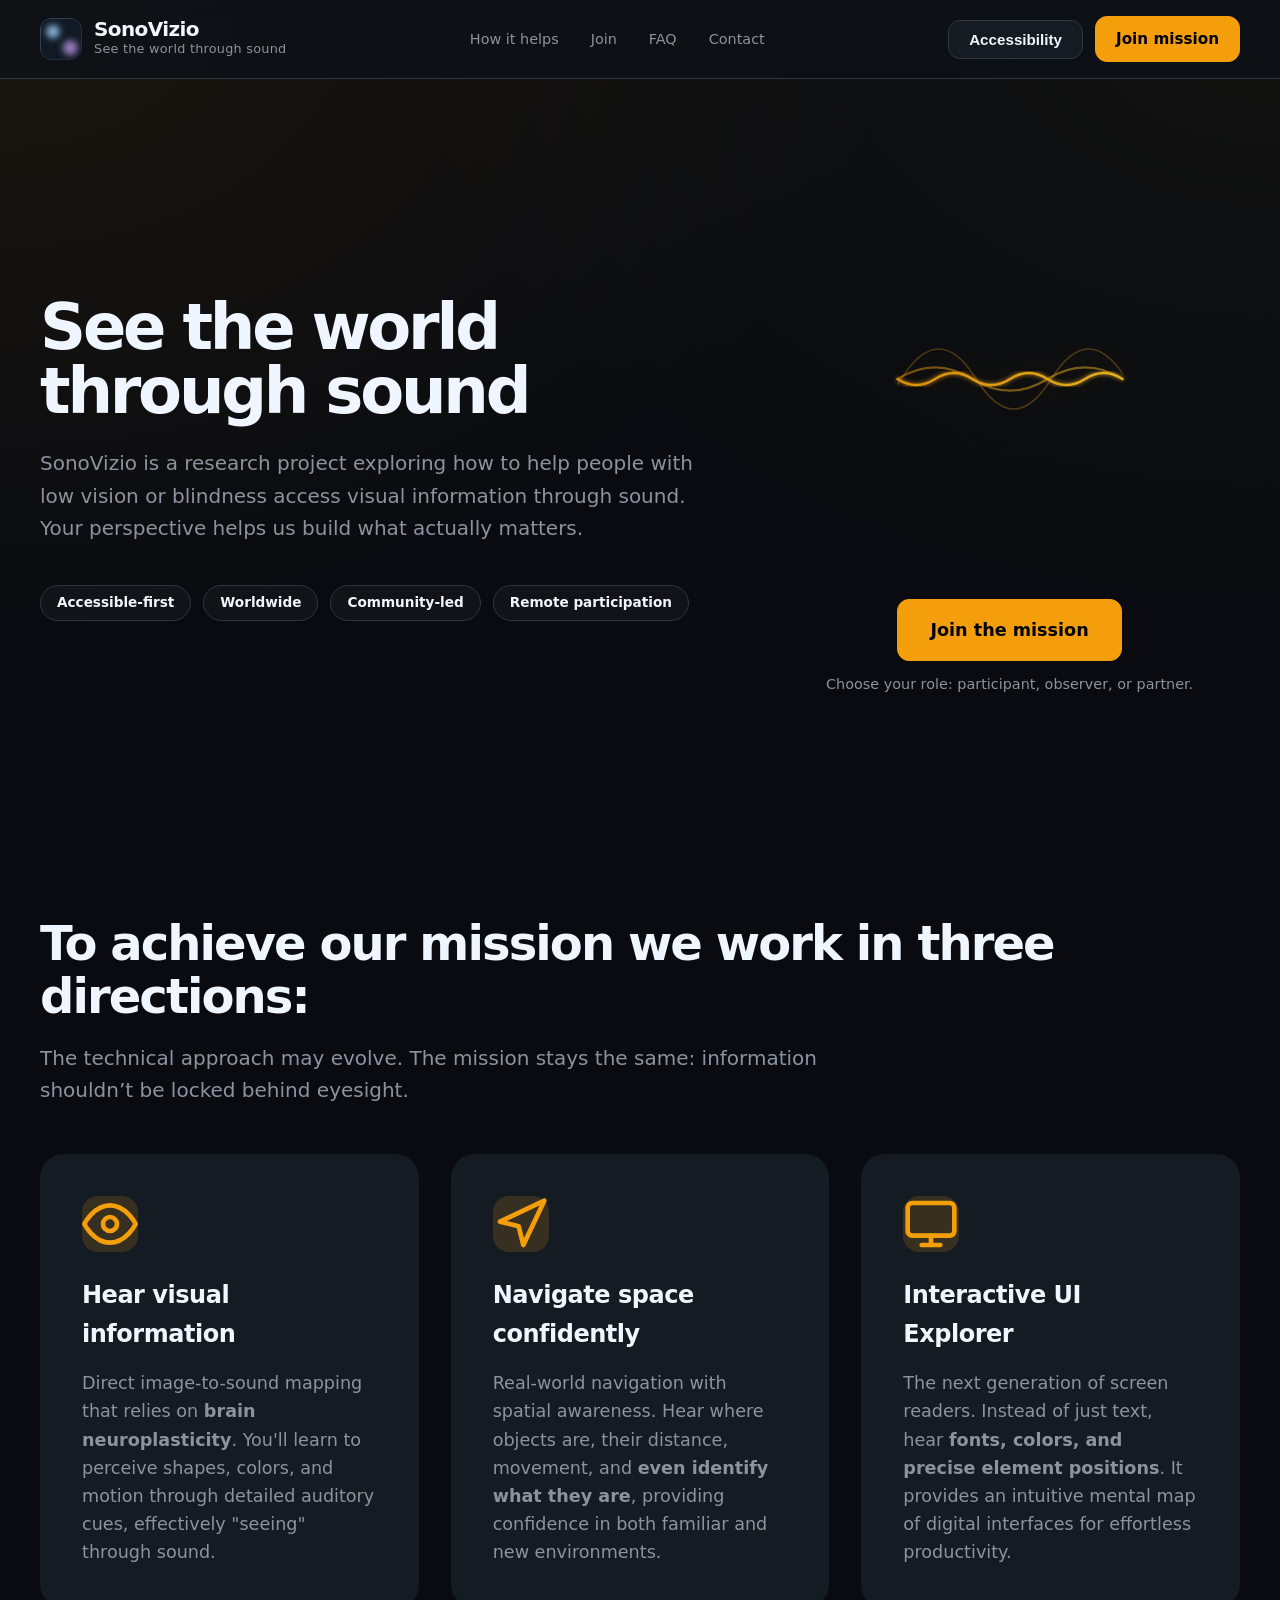
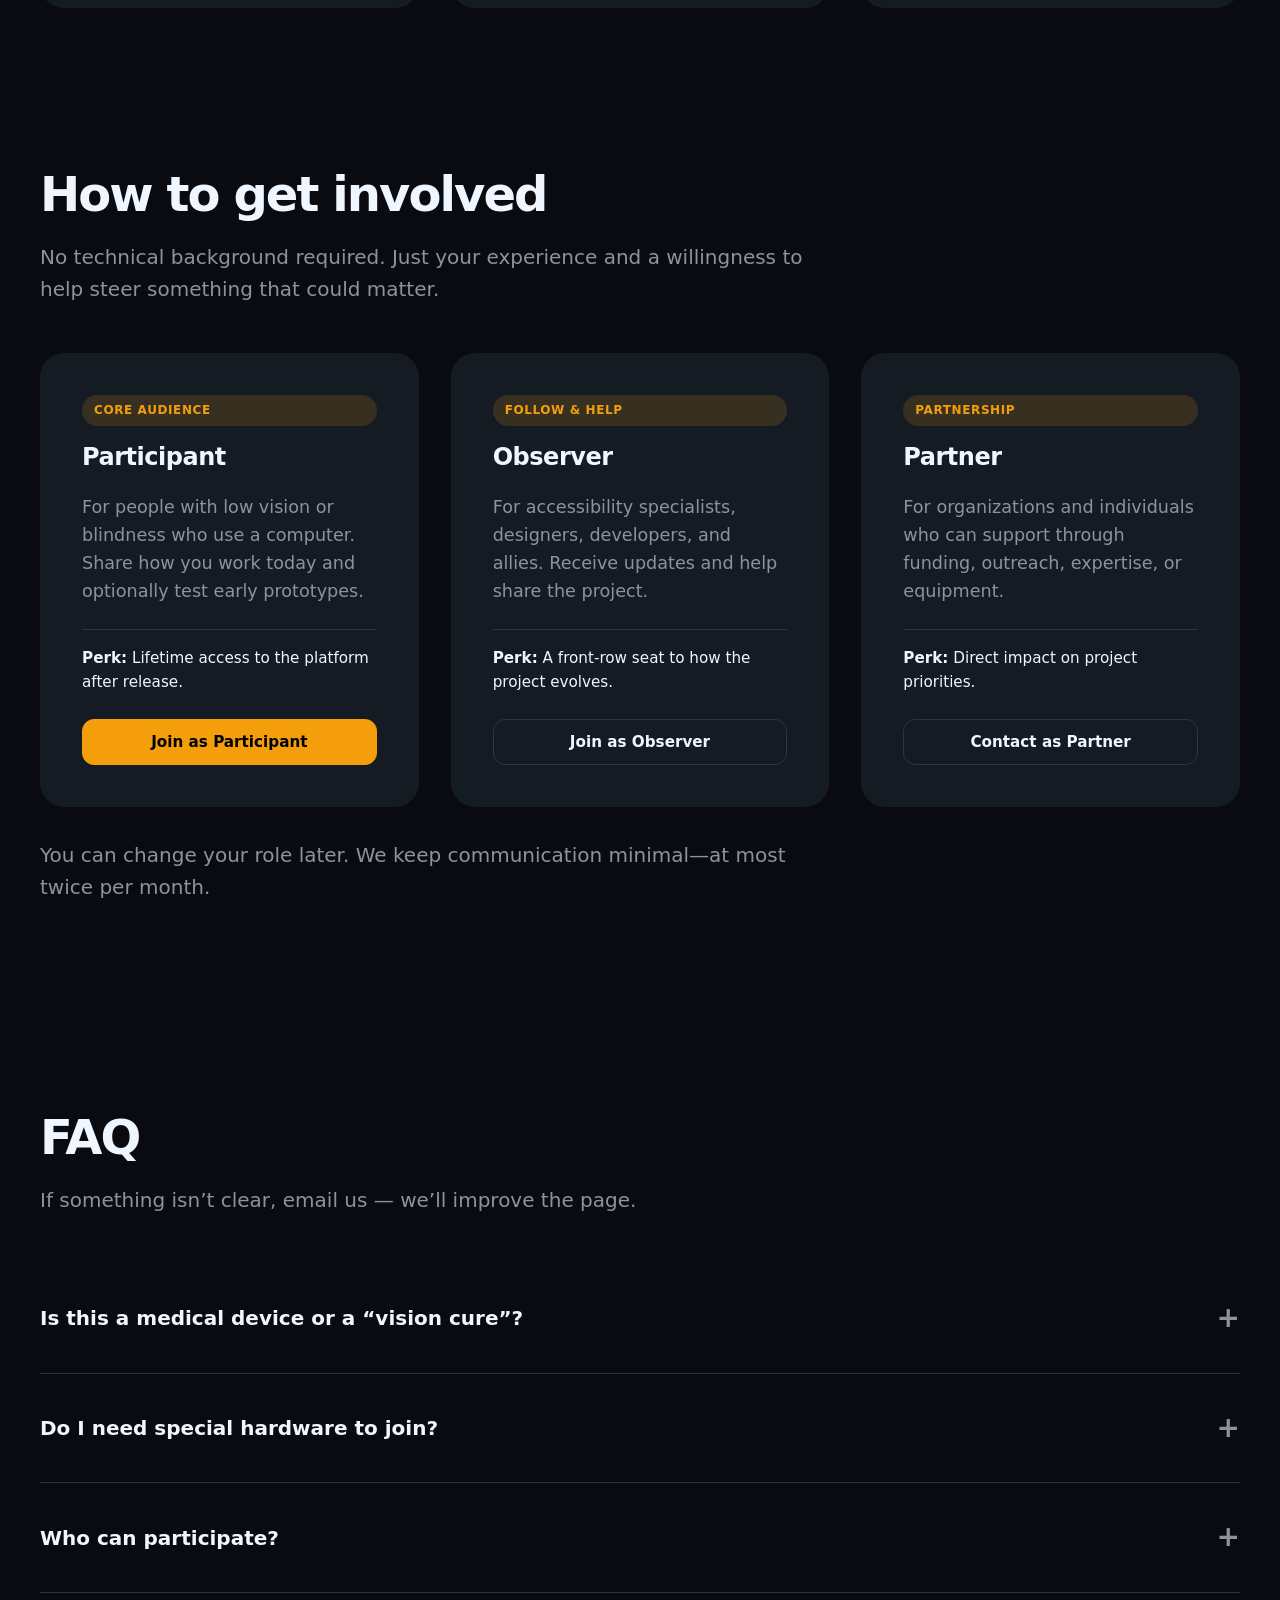
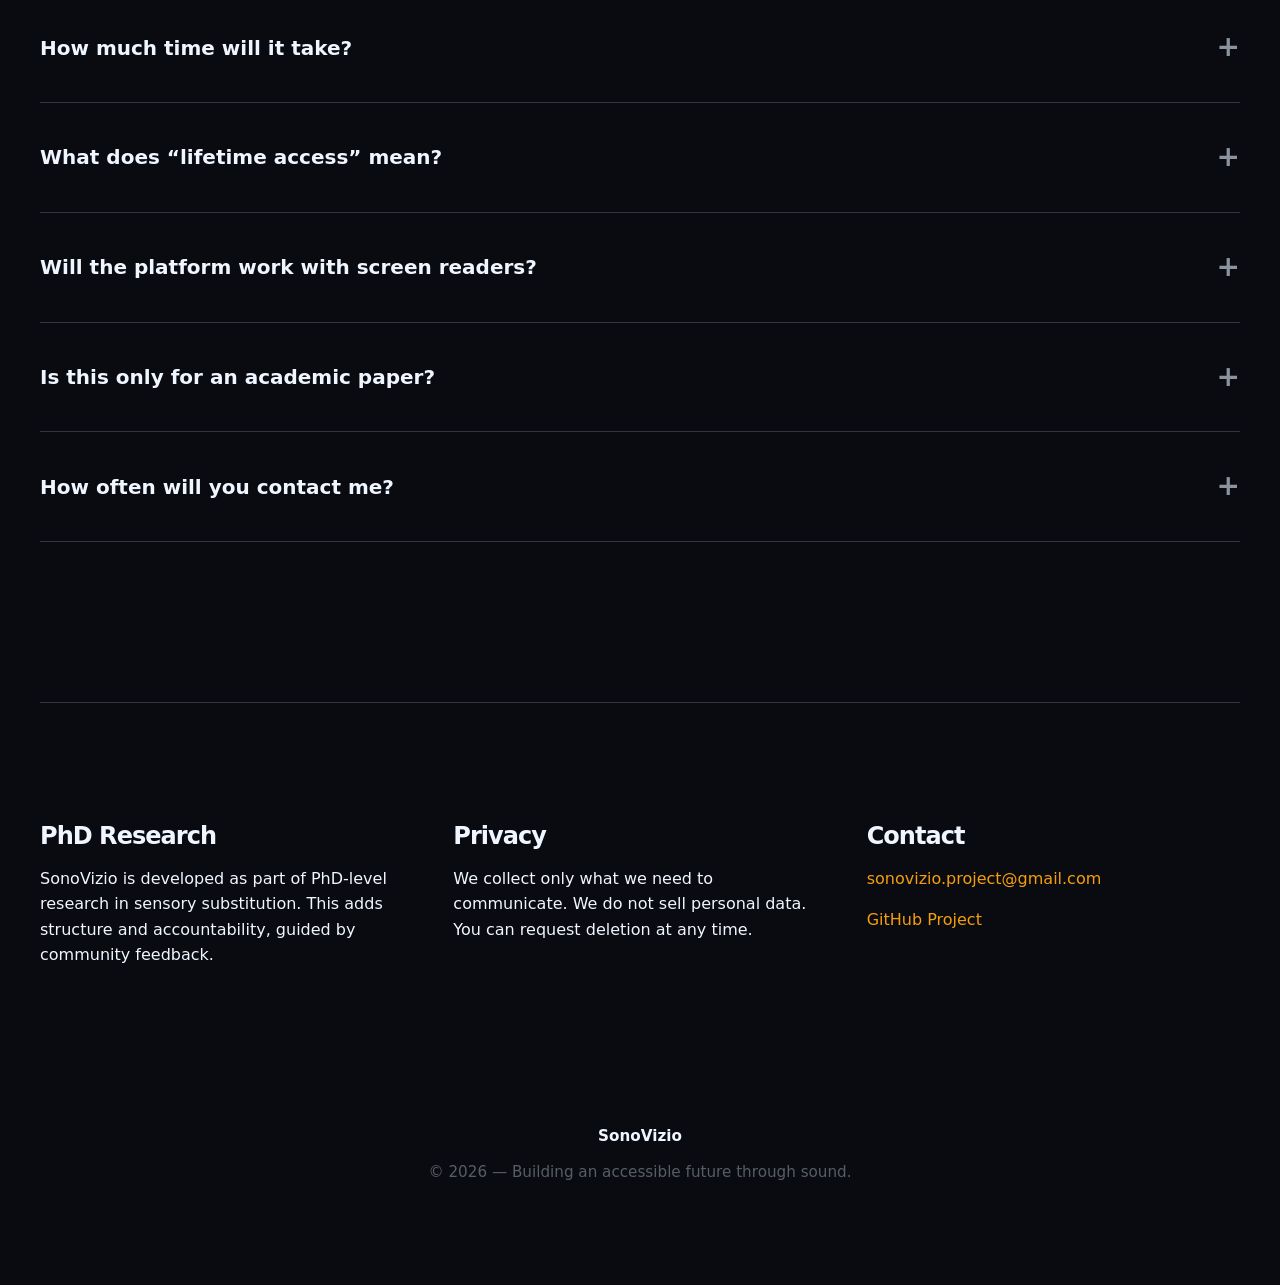
==== commit d79f5fb0: "chore: redesign" ====
--- a/index.html
+++ b/index.html
@@ -1,11 +1,19 @@
 <!doctype html>
-<html lang="en" data-visual-mode="default" data-reduce-motion="auto" data-link-style="underline">
+<html lang="en" data-visual-mode="default" data-reduce-motion="auto" data-link-style="plain">
 <head>
   <meta charset="utf-8" />
   <meta name="viewport" content="width=device-width, initial-scale=1" />
   <meta name="description" content="SonoVizio — a mission to help people with low vision or blindness access visual information through sound." />
   <title>SonoVizio — See the world through sound</title>
   <link rel="stylesheet" href="./styles.css" />
+  <script async src="https://www.googletagmanager.com/gtag/js?id=G-RGGPZPTJZ4"></script>
+  <script>
+    window.dataLayer = window.dataLayer || [];
+    function gtag(){dataLayer.push(arguments);}
+    gtag('js', new Date());
+
+    gtag('config', 'G-RGGPZPTJZ4');
+  </script>
 </head>
 
 <body>
@@ -14,20 +22,20 @@
   <header>
     <div class="wrap">
       <div class="topbar" role="navigation" aria-label="Primary">
-        <div class="brand" aria-label="SonoVizio home">
-          <div class="logo" aria-hidden="true"></div>
+        <a href="#" class="brand" aria-label="SonoVizio home">
+          <div class="logo" aria-hidden="true">
+            <img src="logo.svg" alt="">
+          </div>
           <div>
             <p class="brand-title">SonoVizio</p>
             <p class="brand-sub">See the world through sound</p>
           </div>
-        </div>
+        </a>
 
         <nav aria-label="Page sections">
           <a href="#how">How it helps</a>
           <a href="#join">Join</a>
           <a href="#faq">FAQ</a>
-          <a href="#research">Research</a>
-          <a href="#privacy">Privacy</a>
           <a href="#contact">Contact</a>
         </nav>
 
@@ -35,7 +43,7 @@
           <button class="btn" type="button" id="openA11y" aria-haspopup="dialog" aria-controls="a11yModal">
             Accessibility
           </button>
-          <a class="btn primary" href="#join">Join the mission</a>
+          <a class="btn primary" href="#join">Join mission</a>
         </div>
       </div>
     </div>
@@ -46,32 +54,75 @@
     <section class="hero" aria-labelledby="hero-title">
       <div class="hero-grid">
         <div>
-          <h1 id="hero-title">See the world through sound</h1>
+          <h1 id="hero-title">See the world <br>through sound</h1>
           <p>
-            SonoVizio is an early-stage research project to help people with low vision or blindness access visual information
-            through sound. Your real experience shapes what we build next.
+            SonoVizio is a research project exploring how to help people with low vision or blindness access visual information
+            through sound. Your perspective helps us build what actually matters.
           </p>
 
           <div class="pill-row" aria-label="Project highlights">
             <span class="pill">Accessible-first</span>
             <span class="pill">Worldwide</span>
-            <span class="pill">Built with the community</span>
+            <span class="pill">Community-led</span>
             <span class="pill">Remote participation</span>
           </div>
         </div>
 
-        <aside class="hero-card" aria-label="Quick start">
-          <h2>Start here</h2>
-
-          <!-- Replace with your real form URL -->
-          <a class="btn primary" href="https://forms.gle/R2E8GR5RMy9RYmkv5" target="_blank" rel="noopener">
-            Join the Mission
-          </a>
-          <p style="margin-top: 10px">
-            Choose how you'd like to be involved: participant, observer, or partner.
-            You can change your role later.
-          </p>
-        </aside>
+        <div class="hero-graphics">
+          <div class="visual-container" aria-hidden="true">
+            <svg class="wave-graphic" id="heroWave" viewBox="0 0 400 240" fill="none" xmlns="http://www.w3.org/2000/svg">
+              <defs>
+                <linearGradient id="wave-grad" x1="0%" y1="0%" x2="100%" y2="0%">
+                  <stop offset="0%" stop-color="var(--primary)"/>
+                  <stop offset="100%" stop-color="var(--accent)"/>
+                </linearGradient>
+                <filter id="glow">
+                  <feGaussianBlur stdDeviation="3" result="coloredBlur"/>
+                  <feMerge>
+                    <feMergeNode in="coloredBlur"/>
+                    <feMergeNode in="SourceGraphic"/>
+                  </feMerge>
+                </filter>
+                <clipPath id="wave-clip">
+                  <rect x="50" y="0" width="300" height="240" />
+                </clipPath>
+              </defs>
+
+              <!-- Decorative elements -->
+              <circle cx="200" cy="120" r="100" stroke="var(--primary)" stroke-opacity="0.05" stroke-dasharray="4 8" />
+              <circle cx="200" cy="120" r="60" stroke="var(--accent)" stroke-opacity="0.1" stroke-dasharray="2 4" />
+
+              <!-- Wave 1 (Scrolling Oscilloscope - constant amplitude) -->
+              <g clip-path="url(#wave-clip)">
+                <path d="M-50 120 Q 0 40, 50 120 T 150 120 T 250 120 T 350 120 T 450 120 T 550 120 T 650 120 T 750 120" stroke="url(#wave-grad)" stroke-width="2" stroke-opacity="0.3" stroke-linecap="round">
+                  <animateTransform attributeName="transform" type="translate" from="0" to="-200" dur="4s" repeatCount="indefinite" />
+                </path>
+              </g>
+
+              <!-- Wave 2 (medium amplitude pulse) -->
+              <path stroke="url(#wave-grad)" stroke-width="3" stroke-opacity="0.5" stroke-linecap="round">
+                <animate attributeName="d" dur="5s" repeatCount="indefinite"
+                  values="M50 120 Q 100 180, 150 120 T 250 120 T 350 120;
+                          M50 120 Q 100 60, 150 120 T 250 120 T 350 120;
+                          M50 120 Q 100 180, 150 120 T 250 120 T 350 120" />
+              </path>
+
+              <!-- Wave 3 (smooth active pulse) -->
+              <path stroke="url(#wave-grad)" stroke-width="3" filter="url(#glow)" stroke-linecap="round">
+                <animate attributeName="d" dur="6s" repeatCount="indefinite"
+                  values="M50 120 Q 75 60, 100 120 T 150 120 T 200 120 T 250 120 T 300 120 T 350 120;
+                          M50 120 Q 75 180, 100 120 T 150 120 T 200 120 T 250 120 T 300 120 T 350 120;
+                          M50 120 Q 75 60, 100 120 T 150 120 T 200 120 T 250 120 T 300 120 T 350 120" />
+              </path>
+            </svg>
+          </div>
+          <div class="hero-actions">
+            <a class="btn primary large" href="https://forms.gle/R2E8GR5RMy9RYmkv5" target="_blank" rel="noopener">
+              Join the mission
+            </a>
+            <p class="hint">Choose your role: participant, observer, or partner.</p>
+          </div>
+        </div>
       </div>
     </section>
 
@@ -84,111 +135,90 @@
 
       <div class="grid-3">
         <article class="card" aria-labelledby="c1-title">
+          <div class="icon-box" aria-hidden="true">
+            <svg viewBox="0 0 24 24" fill="none" stroke="currentColor" stroke-width="2" stroke-linecap="round" stroke-linejoin="round"><path d="M1 12s4-8 11-8 11 8 11 8-4 8-11 8-11-8-11-8z"/><circle cx="12" cy="12" r="3"/></svg>
+          </div>
           <h3 id="c1-title">Hear visual information</h3>
           <p>
-            It’s about making direct conversion of visual information into sound and leaving your brain to figure out how it interprets it.<br/>
-            When trained, you'll be able to perceive any type of visual information - from images to videos.
-          </p>
-
+            Direct image-to-sound mapping that relies on <strong>brain neuroplasticity</strong>. You'll learn to perceive shapes, colors, and motion through detailed auditory cues, effectively "seeing" through sound.
+          </p>
         </article>
 
         <article class="card" aria-labelledby="c2-title">
-          <h3 id="c2-title">Navigate space more confidently</h3>
+          <div class="icon-box" aria-hidden="true">
+            <svg viewBox="0 0 24 24" fill="none" stroke="currentColor" stroke-width="2" stroke-linecap="round" stroke-linejoin="round"><polygon points="3 11 22 2 13 21 11 13 3 11"/></svg>
+          </div>
+          <h3 id="c2-title">Navigate space confidently</h3>
           <p>
-            It's about <strong>usable cues</strong> that help you keep orientation and move with
-            more confidence — especially in unfamiliar places.<br/>
-            You will hear objects around you, their distance, and movement — all in real time.
-          </p>
-
+            Real-world navigation with spatial awareness. Hear where objects are, their distance, movement, and <strong>even identify what they are</strong>, providing confidence in both familiar and new environments.
+          </p>
         </article>
 
         <article class="card" aria-labelledby="c3-title">
-          <h3 id="c3-title">Make computer interactions comfortable</h3>
+          <div class="icon-box" aria-hidden="true">
+            <svg viewBox="0 0 24 24" fill="none" stroke="currentColor" stroke-width="2" stroke-linecap="round" stroke-linejoin="round"><rect x="2" y="3" width="20" height="14" rx="2" ry="2"/><line x1="8" y1="21" x2="16" y2="21"/><line x1="12" y1="17" x2="12" y2="21"/></svg>
+          </div>
+          <h3 id="c3-title">Interactive UI Explorer</h3>
           <p>
-            We aim for <strong>convenient</strong> and <strong>fast</strong> interaction:
-            clearer focus, fewer traps, less guessing, more control.
-            You will hear interface elements, their state, and changes — all in real time.
-          </p>
-
+            The next generation of screen readers. Instead of just text, hear <strong>fonts, colors, and precise element positions</strong>. It provides an intuitive mental map of digital interfaces for effortless productivity.
+          </p>
         </article>
       </div>
-
-      <p class="section-intro" style="margin-top:18px;">
-        If you’ve ever felt that tools were technically accessible, but painful in reality, your perspective can shape what we build next.
-      </p>
     </section>
 
     <!-- JOIN -->
     <section id="join" aria-labelledby="join-title">
-      <h2 class="section-title" id="join-title">Join the mission. Choose your role.</h2>
+      <h2 class="section-title" id="join-title">How to get involved</h2>
       <p class="section-intro">
-        No technical background required. Just your real experience — and a willingness to help steer something that could matter.
+        No technical background required. Just your experience and a willingness to help steer something that could matter.
       </p>
 
-      <div class="grid-3" style="align-items: stretch;">
+      <div class="grid-3">
         <article class="card" aria-labelledby="r1-title">
-          <div class="role-title">
-            <h3 id="r1-title" style="margin:0;">Participant</h3>
-            <span class="role-tag">Core audience</span>
-          </div>
-          <p class="muted" style="margin-top:10px;">
-            For people with low vision or blindness who use a computer.
-          </p>
+          <span class="role-tag">Core audience</span>
+          <h3 id="r1-title">Participant</h3>
           <p>
-            You’ll share how you work today and what you need most. Later, you can optionally test early prototypes.
-          </p>
-          <p class="perk">
-            <strong>Perk:</strong> Early access, direct influence on decisions, and <strong>lifetime access after release</strong>.
-          </p>
+            For people with low vision or blindness who use a computer. Share how you work today and optionally test early prototypes.
+          </p>
+          <div class="perk">
+            <strong>Perk:</strong> Lifetime access to the platform after release.
+          </div>
           <a class="btn primary" href="https://forms.gle/WxX2tEGM5Qs7UnwQ8" target="_blank" rel="noopener">
-            Join
+            Join as Participant
           </a>
         </article>
 
         <article class="card" aria-labelledby="r2-title">
-          <div class="role-title">
-            <h3 id="r2-title" style="margin:0;">Observer</h3>
-            <span class="role-tag">Follow & help</span>
-          </div>
-          <p class="muted" style="margin-top:10px;">
-            For anyone who wants to follow progress and occasionally help — including accessibility specialists, designers, developers, and allies.
-          </p>
+          <span class="role-tag">Follow & help</span>
+          <h3 id="r2-title">Observer</h3>
           <p>
-            Receive updates, answer occasional short questions, and help share the project with the right people.
-          </p>
-          <p class="perk">
-            <strong>Perk:</strong> Progress updates, lightweight involvement, and a front-row seat to how the project evolves.
-          </p>
-          <a class="btn primary" href="https://forms.gle/WxX2tEGM5Qs7UnwQ8" target="_blank" rel="noopener">
-            Join
+            For accessibility specialists, designers, developers, and allies. Receive updates and help share the project.
+          </p>
+          <div class="perk">
+            <strong>Perk:</strong> A front-row seat to how the project evolves.
+          </div>
+          <a class="btn" href="https://forms.gle/WxX2tEGM5Qs7UnwQ8" target="_blank" rel="noopener">
+            Join as Observer
           </a>
         </article>
 
         <article class="card" aria-labelledby="r3-title">
-          <div class="role-title">
-            <h3 id="r3-title" style="margin:0;">Partner</h3>
-            <span class="role-tag">Support the mission</span>
-          </div>
-          <p class="muted" style="margin-top:10px;">
-            For organizations and individuals who can support through funding, outreach, expertise, equipment, or collaboration.
-          </p>
+          <span class="role-tag">Partnership</span>
+          <h3 id="r3-title">Partner</h3>
           <p>
-            Help turn the mission into real-world impact with clear milestones and transparent communication.
-          </p>
-          <p class="perk">
-            <strong>Perk:</strong> Direct contact, clear priorities, and a transparent path from support to impact.
-          </p>
-          <a class="btn primary" href="https://forms.gle/WxX2tEGM5Qs7UnwQ8" target="_blank" rel="noopener">
-            Join
+            For organizations and individuals who can support through funding, outreach, expertise, or equipment.
+          </p>
+          <div class="perk">
+            <strong>Perk:</strong> Direct impact on project priorities.
+          </div>
+          <a class="btn" href="https://forms.gle/WxX2tEGM5Qs7UnwQ8" target="_blank" rel="noopener">
+            Contact as Partner
           </a>
         </article>
       </div>
 
-      <p class="section-intro" style="margin-top:18px;">
-        You can change your role later. You can leave anytime.
-      </p>
-      <p class="section-intro" style="margin-top:0;">
-        What happens next: we may email you up to twice per month with short questions or updates, and only if you opt in.
+      <p class="section-intro" style="margin-top: 32px;">
+        You can change your role later. We keep communication minimal—at most twice per month.
       </p>
     </section>
 
@@ -240,64 +270,39 @@
       </details>
     </section>
 
-    <!-- RESEARCH -->
-    <section id="research" aria-labelledby="research-title">
-      <h2 class="section-title" id="research-title">Research and transparency</h2>
-      <p class="section-intro">
-        SonoVizio is developed as part of PhD-level research in sensory substitution and accessibility.
-        That adds structure and accountability — but the direction is guided by community feedback.
-      </p>
-      <div class="card">
-        <p style="margin:0; color: var(--muted);">
-          We test assumptions with real users, document what works and what does not, and allow the technical approach to evolve as we learn.
+    <!-- RESEARCH & PRIVACY -->
+    <div class="footer-sections">
+      <section id="research" aria-labelledby="research-title">
+        <h2 class="section-title small" id="research-title">PhD Research</h2>
+        <p>
+          SonoVizio is developed as part of PhD-level research in sensory substitution. This adds structure and accountability, guided by community feedback.
         </p>
-      </div>
-    </section>
-
-    <!-- PRIVACY -->
-    <section id="privacy" aria-labelledby="privacy-title">
-      <h2 class="section-title" id="privacy-title">Privacy</h2>
-      <p class="section-intro">
-        We collect only what we need to communicate and understand your needs. <strong>We do not sell personal data.</strong>
-      </p>
-      <div class="card">
-        <p style="margin-top:0;"><strong>We may collect:</strong></p>
-        <ul>
-          <li>Contact info (only if you choose to share it)</li>
-          <li>What you tell us about your devices and workflow (optional)</li>
-        </ul>
-        <p class="muted">
-          You can request deletion of your data anytime by emailing:
-          <a href="mailto:sonovizio.project@gmail.com?subject=SonoVizio%20Data%20Deletion%20Request">sonovizio.project@gmail.com</a>
+      </section>
+
+      <section id="privacy" aria-labelledby="privacy-title">
+        <h2 class="section-title small" id="privacy-title">Privacy</h2>
+        <p>
+          We collect only what we need to communicate. We do not sell personal data. You can request deletion at any time.
         </p>
-      </div>
-    </section>
-
-    <!-- CONTACT -->
-    <section id="contact" aria-labelledby="contact-title">
-      <h2 class="section-title" id="contact-title">Contact</h2>
-      <p class="section-intro">
-        Questions, feedback, partnership ideas, or accessibility issues:
-      </p>
-      <div class="card">
-        <p style="margin-top:0; margin-bottom:0;">
-          Email: <a href="mailto:sonovizio.project@gmail.com">sonovizio.project@gmail.com</a>
+      </section>
+
+      <section id="contact" aria-labelledby="contact-title">
+        <h2 class="section-title small" id="contact-title">Contact</h2>
+        <p>
+          <a href="mailto:sonovizio.project@gmail.com">sonovizio.project@gmail.com</a>
         </p>
-        <p class="muted" style="margin:8px 0 0 0;">
-          Website: <a href="https://sonovizio.github.io" target="_blank" rel="noopener">sonovizio.github.io</a>
+        <p style="margin-top: 8px;">
+          <a href="https://github.com/sonovizio" target="_blank" rel="noopener">GitHub Project</a>
         </p>
-        <p class="muted" style="margin:8px 0 0 0;">
-          GitHub: <a href="https://github.com/sonovizio" target="_blank" rel="noopener">SonoVizio</a>
-        </p>
-      </div>
-    </section>
+      </section>
+    </div>
 
   </main>
 
   <footer>
-    <div class="wrap">
-      <p style="margin:0 0 8px 0;">© <span id="year"></span> SonoVizio</p>
-      <p style="margin:0;">Built on GitHub Pages.</p>
+    <div class="wrap" style="text-align: center;">
+      <p style="margin: 0 0 12px 0; font-weight: 700; color: var(--text);">SonoVizio</p>
+      <p style="margin: 0; opacity: 0.6;">© <span id="year"></span> — Building an accessible future through sound.</p>
     </div>
   </footer>
 
@@ -477,6 +482,18 @@
         fontScaleVal.textContent = Math.round(state.fontScale * 100) + "%";
         lineHeightVal.textContent = Number(state.lineHeight).toFixed(2);
         letterSpacingVal.textContent = Number(state.letterSpacing).toFixed(2) + "em";
+
+        // SVG Animation handling
+        const wave = document.getElementById("heroWave");
+        if (wave) {
+          const shouldReduce = state.reduceMotion === 'on' ||
+            (state.reduceMotion === 'auto' && window.matchMedia('(prefers-reduced-motion: reduce)').matches);
+          if (shouldReduce && wave.pauseAnimations) {
+            wave.pauseAnimations();
+          } else if (wave.unpauseAnimations) {
+            wave.unpauseAnimations();
+          }
+        }
       }
 
       function readStateFromControls() {
@@ -546,6 +563,11 @@
         el.addEventListener("change", () => applyPreview(readStateFromControls()));
       });
 
+      // Handle system reduce-motion changes
+      window.matchMedia('(prefers-reduced-motion: reduce)').addEventListener('change', () => {
+        applyPreview(readStateFromControls());
+      });
+
       // Buttons
       openBtn.addEventListener("click", () => openModal());
       closeBtn.addEventListener("click", () => closeModal());
--- a/styles.css
+++ b/styles.css
@@ -1,63 +1,81 @@
-/* ========== Design tokens (tuned for readability) ========== */
+/* ========== Design tokens (refined for modern feel) ========== */
 :root{
-  /* User-adjustable */
-  --font-scale: 1;        /* 0.9–1.4 */
-  --line-height: 1.6;     /* 1.2–2.0 */
-  --letter-spacing: 0em;  /* 0–0.08em */
-
-  /* Default palette (light) */
-  --bg: #0b0f14;
-  --bg2:#0e141c;
-  --card:#111a24;
-  --text:#eaf2ff;
-  --muted:#b6c3d8;
-  --border:#223246;
-  --link:#9dd3ff;
-  --link-visited:#caa7ff;
-  --focus:#ffd166;
-  --primary:#4da6ff;
-
-  --shadow: 0 10px 30px rgba(0,0,0,.35);
+  /* User-adjustable variables */
+  --font-scale: 1;
+  --line-height: 1.625;
+  --letter-spacing: -0.01em;
+
+  /* Color Palette - Modern Dark (Oklch preferred for perception) */
+  --bg: #090b10;
+  --bg-gradient: radial-gradient(circle at 0% 0%, #111827 0%, #090b10 100%);
+  --bg2: #0d1117;
+  --card: #151b23;
+  --text: #f0f6ff;
+  --muted: #8b949e;
+  --border: #30363d;
+  --link: #f59e0b;
+  --link-hover: #fbbf24;
+  --link-visited: #d97706;
+  --focus: #f2cc60;
+  --primary: #f59e0b;
+  --primary-glow: rgba(245, 158, 11, 0.15);
+  --accent: #fbbf24;
+
+  --shadow-sm: 0 1px 2px rgba(0,0,0,0.1);
+  --shadow-md: 0 4px 12px rgba(0,0,0,0.3);
+  --shadow-lg: 0 12px 32px rgba(0,0,0,0.4);
 
   /* Layout */
-  --maxw: 1300px;
+  --maxw: 1200px;
   --radius: 12px;
-  --radius2: 20px;
-  --pad: 18px;
-  --pad2: 28px;
+  --radius-lg: 24px;
+  --pad: 20px;
+  --pad-lg: 40px;
+
+  /* Transitions */
+  --ease: cubic-bezier(0.4, 0, 0.2, 1);
+  --duration: 0.2s;
 }
 
 /* Visual modes */
-html[data-visual-mode="default"]{
-  /* default is already a calm dark that many low-vision users prefer */
-}
-
 html[data-visual-mode="light"]{
-  --bg:#f7fafc;
-  --bg2:#ffffff;
-  --card:#ffffff;
-  --text:#0b1220;
-  --muted:#42526b;
-  --border:#d8e2ef;
-  --link:#0b66d6;
-  --link-visited:#6b2fbf;
-  --focus:#b00020;
-  --primary:#0b66d6;
-  --shadow: 0 10px 24px rgba(10,20,40,.10);
+  --bg: #f8fafc;
+  --bg-gradient: none;
+  --bg2: #ffffff;
+  --card: #ffffff;
+  --text: #1a202c;
+  --muted: #64748b;
+  --border: #e2e8f0;
+  --link: #d97706;
+  --link-hover: #b45309;
+  --link-visited: #92400e;
+  --focus: #f59e0b;
+  --primary: #d97706;
+  --primary-glow: rgba(217, 119, 6, 0.1);
+  --shadow-sm: 0 1px 2px rgba(0,0,0,0.05);
+  --shadow-md: 0 4px 6px -1px rgba(0,0,0,0.1);
+  --shadow-lg: 0 10px 15px -3px rgba(0,0,0,0.1);
 }
 
 html[data-visual-mode="high-contrast"]{
-  --bg:#000000;
-  --bg2:#000000;
-  --card:#000000;
-  --text:#ffffff;
-  --muted:#ffffff;
-  --border:#ffffff;
-  --link:#00ffff;
-  --link-visited:#ff66ff;
-  --focus:#ffff00;
-  --primary:#00ffff;
-  --shadow:none;
+  --bg: #000000;
+  --bg-gradient: none;
+  --bg2: #000000;
+  --card: #000000;
+  --text: #ffffff;
+  --muted: #ffffff;
+  --border: #ffffff;
+  --link: #00ffff;
+  --link-hover: #00ffff;
+  --link-visited: #ff00ff;
+  --focus: #ffff00;
+  --primary: #00ffff;
+  --shadow-sm: none;
+  --shadow-md: none;
+  --shadow-lg: none;
+}
+html[data-visual-mode="high-contrast"] .card{
+  border-color: var(--border);
 }
 
 /* Reduced motion */
@@ -84,256 +102,316 @@
 
 body{
   margin:0;
-  font-family: ui-sans-serif, system-ui, -apple-system, Segoe UI, Roboto, Ubuntu, Cantarell, Noto Sans, Arial, "Apple Color Emoji", "Segoe UI Emoji";
+  font-family: Inter, ui-sans-serif, system-ui, -apple-system, Segoe UI, Roboto, Helvetica, Arial, sans-serif;
   line-height: var(--line-height);
   letter-spacing: var(--letter-spacing);
-  background: radial-gradient(1200px 600px at 20% 0%, rgba(157,211,255,.18), transparent 60%),
-              radial-gradient(900px 500px at 90% 10%, rgba(202,167,255,.12), transparent 55%),
-              linear-gradient(180deg, var(--bg) 0%, var(--bg2) 100%);
-  color: var(--text);
-}
-
-/* Focus styles */
+  background-color: var(--bg);
+  background-image:
+    radial-gradient(at 0% 0%, rgba(245, 158, 11, 0.08) 0px, transparent 50%),
+    radial-gradient(at 100% 0%, rgba(251, 191, 36, 0.04) 0px, transparent 50%);
+  background-attachment: fixed;
+  color: var(--text);
+  -webkit-font-smoothing: antialiased;
+  -moz-osx-font-smoothing: grayscale;
+}
+
+/* Focus styles - clear but more modern */
 :focus-visible{
-  outline: 3px solid var(--focus);
-  outline-offset: 3px;
-  border-radius: 10px;
+  outline: 2px solid var(--focus);
+  outline-offset: 4px;
 }
 
 /* Links */
-a{ color: var(--link); }
+a{
+  color: var(--link);
+  text-decoration: none;
+  transition: color var(--duration) var(--ease), text-decoration-color var(--duration) var(--ease);
+}
 a:visited{ color: var(--link-visited); }
-html[data-link-style="underline"] a{ text-decoration: underline; text-underline-offset: .2em; }
+a:hover{ color: var(--link-hover); text-decoration: underline; }
+html[data-link-style="underline"] a{ text-decoration: none; } /* User can still override via settings if we keep that logic, or we change it to show that we respect the user preference but default is plain */
+html[data-link-style="underline"] a:hover { text-decoration: underline; }
 html[data-link-style="plain"] a{ text-decoration: none; }
-a:hover{ text-decoration-thickness: 2px; }
-
-/* Skip link */
+
 .skip-link{
-  position:absolute;
-  left:-999px;
-  top:10px;
+  position: absolute;
+  left: -9999px;
+  top: 12px;
   background: var(--bg2);
   color: var(--text);
-  border: 1px solid var(--border);
-  padding: 10px 12px;
-  border-radius: 12px;
-  box-shadow: var(--shadow);
+  border: 1px solid var(--primary);
+  padding: 12px 24px;
+  border-radius: var(--radius);
+  box-shadow: var(--shadow-lg);
   z-index: 9999;
-}
-.skip-link:focus{ left: 10px; }
+  font-weight: 700;
+  transition: top 0.2s ease;
+}
+.skip-link:focus{
+  left: 12px;
+  outline: none;
+}
 
 /* Layout helpers */
 .wrap{
   max-width: var(--maxw);
   margin: 0 auto;
-  padding: 0 16px;
-}
-main{ padding-bottom: 64px; }
-section{ padding: 54px 0; }
+  padding: 0 24px;
+}
+main{ padding-bottom: 80px; }
+section{ padding: 80px 0; }
 .section-title{
-  font-size: clamp(1.25rem, 2.4vw, 1.75rem);
-  margin: 0 0 12px 0;
-  letter-spacing: -0.01em;
+  font-size: clamp(2rem, 4vw, 3rem);
+  font-weight: 800;
+  margin: 0 0 16px 0;
+  letter-spacing: -0.04em;
+  line-height: 1.1;
 }
 .section-intro{
-  color: var(--muted);
+  font-size: 1.25rem;
+  color: var(--muted);
+  max-width: 800px;
+  margin-bottom: 48px;
 }
 
 /* Header */
 header{
   position: sticky;
-  top:0;
+  top: 0;
   z-index: 1000;
-  background: color-mix(in srgb, var(--bg2) 88%, transparent);
-  backdrop-filter: blur(10px);
-  border-bottom: 1px solid color-mix(in srgb, var(--border) 65%, transparent);
+  background: rgba(13, 17, 23, 0.8);
+  backdrop-filter: blur(12px);
+  border-bottom: 1px solid var(--border);
+  transition: background var(--duration);
 }
 .topbar{
-  display:flex;
-  align-items:center;
+  display: flex;
+  align-items: center;
   justify-content: space-between;
+  gap: 24px;
+  padding: 16px 0;
+}
+.brand{
+  display: flex;
+  align-items: center;
   gap: 12px;
-  padding: 12px 0;
-}
-.brand{
-  display:flex;
-  align-items:center;
-  gap: 10px;
-  min-width: 180px;
-}
-.logo{
-  width: 34px; height: 34px;
-  border-radius: 12px;
+  text-decoration: none;
+  color: inherit;
+}
+.brand-title{
+  font-weight: 800;
+  letter-spacing: -0.03em;
+  margin: 0;
+  font-size: 1.25rem;
+  line-height: 1;
+}
+.brand-sub{
+  margin: 0;
+  color: var(--muted);
+  font-size: 0.8rem;
+  letter-spacing: 0.02em;
+}
+
+nav{
+  display: flex;
+  align-items: center;
+  gap: 8px;
+  flex-wrap: wrap;
+}
+nav a{
+  padding: 8px 12px;
+  border-radius: var(--radius);
+  color: var(--muted);
+  text-decoration: none;
+  font-size: 0.9rem;
+  font-weight: 500;
+  transition: all var(--duration) var(--ease);
+}
+nav a:hover, nav a:focus-visible{
+  color: var(--text);
+  background: rgba(255, 255, 255, 0.05);
+}
+nav a:visited {
+  color: var(--muted);
+}
+nav a:hover:visited {
+  color: var(--text);
+}
+
+.actions{
+  display: flex;
+  align-items: center;
+  gap: 12px;
+}
+
+.btn{
+  display: inline-flex;
+  align-items: center;
+  justify-content: center;
+  gap: 8px;
+  padding: 10px 20px;
+  border-radius: var(--radius);
   border: 1px solid var(--border);
-  background: radial-gradient(14px 14px at 30% 30%, rgba(157,211,255,.8), transparent 60%),
-              radial-gradient(18px 18px at 70% 65%, rgba(202,167,255,.7), transparent 60%),
-              linear-gradient(180deg, color-mix(in srgb, var(--card) 85%, transparent), var(--card));
-  box-shadow: var(--shadow);
-  flex: 0 0 auto;
-}
-.brand-title{
-  font-weight: 720;
-  letter-spacing: -0.02em;
-  margin:0;
-  font-size: 1.05rem;
-}
-.brand-sub{
-  margin:0;
-  color: var(--muted);
-  font-size: .9rem;
-}
-
-nav{
-  display:flex;
-  align-items:center;
-  gap: 10px;
-  flex-wrap: wrap;
-  justify-content: flex-end;
-}
-nav a{
-  padding: 8px 10px;
-  border-radius: 12px;
-  border: 1px solid transparent;
-  color: var(--text);
-  text-decoration: none;
-  font-size: .95rem;
-}
-nav a:hover{
-  border-color: color-mix(in srgb, var(--border) 60%, transparent);
-  background: color-mix(in srgb, var(--card) 70%, transparent);
-}
-nav a:visited {
-  color: var(--text);
-}
-
-.actions{
-  display:flex;
-  align-items:center;
-  gap: 10px;
-  flex: 0 0 auto;
-}
-
-.btn{
-  display:inline-flex;
-  align-items:center;
-  justify-content:center;
-  gap: 8px;
-  padding: 12px 16px;
-  border-radius: 14px;
-  border: 1px solid color-mix(in srgb, var(--border) 70%, transparent);
-  background: color-mix(in srgb, var(--card) 80%, transparent);
+  background: var(--card);
   color: var(--text);
   text-decoration: none;
   cursor: pointer;
-  font-weight: 650;
-  box-shadow: none;
+  font-weight: 600;
+  font-size: 0.95rem;
+  transition: all var(--duration) var(--ease);
 }
 .btn:hover{
-  background: color-mix(in srgb, var(--card) 92%, transparent);
+  background: #1c2128;
+  border-color: #8b949e;
 }
 .btn.primary{
-  background: linear-gradient(135deg, color-mix(in srgb, var(--primary) 70%, var(--card)), color-mix(in srgb, var(--primary) 45%, var(--card)));
-  border-color: color-mix(in srgb, var(--primary) 55%, var(--border));
-  color: var(--text);
-  font-weight: 700;
+  background: var(--primary);
+  border-color: var(--primary);
+  color: #000000;
 }
 .btn.primary:hover{
-  background: linear-gradient(135deg, color-mix(in srgb, var(--primary) 80%, var(--card)), color-mix(in srgb, var(--primary) 55%, var(--card)));
-  border-color: color-mix(in srgb, var(--primary) 65%, var(--border));
+  background: var(--accent);
+  border-color: var(--accent);
+  box-shadow: 0 0 24px var(--primary-glow);
 }
 
 /* Hero */
 .hero{
-  padding: 52px 0;
+  padding: 100px 0;
+  overflow: hidden;
 }
 .hero-grid{
-  display:grid;
-  gap: 18px;
-  grid-template-columns: 1.2fr .8fr;
-  align-items: start;
-}
-@media (max-width: 880px){
+  display: grid;
+  gap: 48px;
+  grid-template-columns: 1.2fr 0.8fr;
+  align-items: center;
+}
+@media (max-width: 960px){
   .hero-grid{ grid-template-columns: 1fr; }
-  nav{ display:none; }
+  .hero{ padding: 60px 0; }
 }
 .hero h1{
-  font-size: clamp(1.8rem, 4vw, 3rem);
-  margin: 0 0 10px 0;
-  letter-spacing: -0.03em;
-  line-height: 1.15;
+  font-size: clamp(2.5rem, 5vw, 4.5rem);
+  font-weight: 800;
+  margin: 0 0 24px 0;
+  letter-spacing: -0.05em;
+  line-height: 1;
+  color: var(--text);
 }
 .hero p{
-  margin: 0 0 14px 0;
-  color: var(--muted);
-  max-width: 70ch;
-  font-size: 1.05rem;
+  margin: 0 0 40px 0;
+  color: var(--muted);
+  max-width: 60ch;
+  font-size: 1.25rem;
+  line-height: 1.625;
 }
 .pill-row{
-  display:flex;
+  display: flex;
   flex-wrap: wrap;
-  gap: 10px;
-  margin-top: 14px;
+  gap: 12px;
 }
 .pill{
-  display:inline-flex;
-  padding: 8px 12px;
+  display: inline-flex;
+  padding: 6px 16px;
   border-radius: 999px;
-  border: 1px solid color-mix(in srgb, var(--border) 70%, transparent);
-  background: color-mix(in srgb, var(--card) 70%, transparent);
-  color: var(--text);
-  font-size: .95rem;
+  border: 1px solid var(--border);
+  background: rgba(255, 255, 255, 0.03);
+  color: var(--text);
+  font-size: 0.85rem;
+  font-weight: 600;
+  transition: all var(--duration) var(--ease);
+}
+.pill:hover {
+  background: rgba(255, 255, 255, 0.08);
+  border-color: var(--accent);
 }
 .hero-card{
   display: flex;
   flex-direction: column;
-  border: 1px solid color-mix(in srgb, var(--border) 78%, transparent);
-  background: color-mix(in srgb, var(--card) 82%, transparent);
-  border-radius: var(--radius2);
-  padding: var(--pad2);
-  box-shadow: var(--shadow);
+  background: var(--card);
+  border: 1px solid var(--border);
+  border-radius: var(--radius-lg);
+  padding: var(--pad-lg);
+  box-shadow: var(--shadow-lg);
+  position: relative;
+  overflow: hidden;
+}
+.hero-card::before {
+  content: "";
+  position: absolute;
+  top: 0; left: 0; right: 0; height: 2px;
+  background: linear-gradient(90deg, transparent, var(--primary), transparent);
 }
 .hero-card h2{
-  margin: 0 0 8px 0;
-  font-size: 1.05rem;
-  letter-spacing: -0.01em;
+  margin: 0 0 16px 0;
+  font-size: 1.5rem;
+  font-weight: 700;
+  letter-spacing: -0.02em;
 }
 .hero-card p{
-  margin: 0 0 12px 0;
-  color: var(--muted);
-  font-size: .98rem;
+  margin: 0 0 24px 0;
+  color: var(--muted);
+  font-size: 1rem;
 }
 .hero-card .btn{
-  text-align:center;
+  width: 100%;
 }
 
 /* Cards grid */
 .grid-3{
-  display:grid;
-  gap: 14px;
-  grid-template-columns: repeat(3, 1fr);
-}
-@media (max-width: 920px){
-  .grid-3{ grid-template-columns: 1fr; }
+  display: grid;
+  gap: 32px;
+  grid-template-columns: repeat(auto-fit, minmax(300px, 1fr));
 }
 .card{
-  border: 1px solid color-mix(in srgb, var(--border) 78%, transparent);
-  background: color-mix(in srgb, var(--card) 82%, transparent);
-  border-radius: var(--radius2);
-  padding: var(--pad2);
-  box-shadow: var(--shadow);
+  background: var(--card);
+  border: 2px solid transparent;
+  padding: var(--pad-lg);
+  border-radius: var(--radius-lg);
+  transition: transform var(--duration) var(--ease), border-color var(--duration) var(--ease), box-shadow var(--duration) var(--ease);
   display: flex;
   flex-direction: column;
-  gap: 10px;
+  position: relative;
+}
+.card:hover{
+  border-color: var(--primary);
+  transform: translateY(-8px);
+  box-shadow: 0 20px 40px rgba(0,0,0,0.3);
+}
+@media (prefers-reduced-motion: reduce) {
+  .card:hover {
+    transform: none !important;
+  }
+}
+html[data-reduce-motion="on"] .card:hover {
+  transform: none !important;
 }
 .card h3{
-  margin: 0 0 10px 0;
-  font-size: 1.15rem;
+  margin: 0 0 16px 0;
+  font-size: 1.5rem;
+  font-weight: 700;
   letter-spacing: -0.02em;
 }
 .card p{
-  margin: 0 0 12px 0;
-  color: var(--muted);
-  max-width: 75ch;
+  color: var(--muted);
+  margin: 0;
+  font-size: 1.1rem;
+  line-height: 1.6;
+}
+.icon-box {
+  width: 56px;
+  height: 56px;
+  background: var(--primary-glow);
+  border-radius: 16px;
+  display: flex;
+  align-items: center;
+  justify-content: center;
+  margin-bottom: 24px;
+  color: var(--primary);
+  transition: transform 0.3s ease;
+}
+.card:hover .icon-box {
+  transform: scale(1.1) rotate(5deg);
 }
 .quote{
   margin: 14px 0 0 0;
@@ -345,149 +423,273 @@
   font-style: italic;
 }
 
-/* Join roles */
-.role-title{
-  display:flex;
-  align-items: baseline;
-  justify-content: space-between;
-  gap: 10px;
-  flex-wrap: wrap;
-}
+/* Logic / Roles */
 .role-tag{
-  font-size: .9rem;
-  color: var(--muted);
-  border: 1px solid color-mix(in srgb, var(--border) 70%, transparent);
-  padding: 6px 10px;
+  font-size: 0.75rem;
+  text-transform: uppercase;
+  letter-spacing: 0.05em;
+  font-weight: 800;
+  color: var(--primary);
+  background: var(--primary-glow);
+  padding: 6px 12px;
   border-radius: 999px;
-  background: color-mix(in srgb, var(--card) 70%, transparent);
+  display: inline-block;
+  margin-bottom: 12px;
 }
 .perk{
-  margin: 10px 0 16px 0;
-  color: var(--text);
-}
-.muted{ color: var(--muted); }
+  margin: 24px 0 !important;
+  color: var(--text) !important;
+  font-size: 0.95rem !important;
+  border-top: 1px solid var(--border);
+  padding-top: 16px;
+}
+.card .btn{ margin-top: auto; }
 
 /* FAQ */
 details{
-  border: 1px solid color-mix(in srgb, var(--border) 78%, transparent);
-  background: color-mix(in srgb, var(--card) 78%, transparent);
-  border-radius: 16px;
-  padding: 12px 14px;
-}
-details + details{ margin-top: 10px; }
+  border: none;
+  background: transparent;
+  border-bottom: 1px solid var(--border);
+  border-radius: 0;
+  padding: 0;
+}
+details + details{ margin-top: 0; }
 summary{
-  cursor:pointer;
-  font-weight: 650;
+  padding: 32px 0;
+  font-weight: 700;
+  font-size: 1.25rem;
+  cursor: pointer;
   list-style: none;
-}
-summary::-webkit-details-marker{ display:none; }
-summary:focus-visible{ outline: 3px solid var(--focus); outline-offset: 4px; border-radius: 12px; }
-details p{ margin: 10px 0 0 0; color: var(--muted); }
+  display: flex;
+  justify-content: space-between;
+  align-items: center;
+  transition: color 0.2s ease;
+}
+summary:hover {
+  color: var(--primary);
+}
+summary::after {
+  content: "+";
+  font-size: 1.75rem;
+  color: var(--muted);
+  transition: transform 0.3s var(--ease);
+}
+details[open] summary::after {
+  transform: rotate(45deg);
+  color: var(--primary);
+}
+details p{
+  padding: 0 0 32px 0;
+  color: var(--muted);
+  font-size: 1.125rem;
+  line-height: 1.6;
+}
+
+/* Graphics */
+.visual-container {
+  display: flex;
+  justify-content: center;
+  align-items: center;
+  position: relative;
+  min-height: 400px;
+}
+.wave-graphic {
+  width: 100%;
+  max-width: 500px;
+  height: auto;
+  opacity: 0.9;
+  filter: drop-shadow(0 0 20px var(--primary-glow));
+}
+
+@keyframes pulse {
+  0% { transform: scale(1); opacity: 0.8; }
+  50% { transform: scale(1.05); opacity: 1; }
+  100% { transform: scale(1); opacity: 0.8; }
+}
+.animate-pulse {
+  animation: pulse 4s ease-in-out infinite;
+}
+
+.logo{
+  width: 42px;
+  height: 42px;
+  border-radius: 12px;
+  overflow: hidden;
+  display: flex;
+  align-items: center;
+  justify-content: center;
+  flex: 0 0 auto;
+  transition: all var(--duration) var(--ease);
+}
+.brand:hover .logo {
+  box-shadow: 0 0 15px var(--primary-glow);
+}
+.logo img {
+  width: 100%;
+  height: 100%;
+  object-fit: cover;
+}
+
+.section-title.small {
+  font-size: 1.5rem;
+  margin-bottom: 8px;
+}
+
+.hero-graphics {
+  display: flex;
+  flex-direction: column;
+  align-items: center;
+  gap: 20px;
+}
+
+.hero-actions {
+  text-align: center;
+}
+
+.hero-actions .hint {
+  margin-top: 12px;
+  color: var(--muted);
+  font-size: 0.9rem;
+}
+
+.btn.large {
+  padding: 16px 32px;
+  font-size: 1.1rem;
+}
+
+.footer-sections {
+  display: grid;
+  gap: 40px;
+  grid-template-columns: repeat(auto-fit, minmax(280px, 1fr));
+  margin-top: 80px;
+  padding-top: 40px;
+  border-top: 1px solid var(--border);
+}
 
 /* Footer */
 footer{
-  border-top: 1px solid color-mix(in srgb, var(--border) 65%, transparent);
-  padding: 24px 0 40px 0;
-  color: var(--muted);
+  padding: 60px 0 100px 0;
+  color: var(--muted);
+  font-size: 0.95rem;
 }
 
 /* Accessibility modal */
 .modal-backdrop{
   position: fixed;
   inset: 0;
-  background: rgba(0,0,0,.55);
+  background: rgba(0,0,0,.7);
+  backdrop-filter: blur(4px);
   display: none;
   align-items: center;
   justify-content: center;
-  padding: 16px;
+  padding: 24px;
   z-index: 2000;
 }
 .modal-backdrop[aria-hidden="false"]{ display:flex; }
 
 .modal{
-  width: min(760px, 100%);
-  border-radius: 20px;
-  border: 1px solid color-mix(in srgb, var(--border) 75%, transparent);
-  background: var(--bg2);
-  box-shadow: var(--shadow);
-  padding: 18px;
+  width: min(700px, 100%);
+  border-radius: var(--radius-lg);
+  border: 1px solid var(--border);
+  background: var(--card);
+  box-shadow: var(--shadow-lg);
+  padding: 32px;
+  max-height: 90vh;
+  overflow-y: auto;
 }
 .modal-header{
   display:flex;
   align-items: center;
   justify-content: space-between;
   gap: 12px;
-  padding: 6px 6px 14px 6px;
-  border-bottom: 1px solid color-mix(in srgb, var(--border) 60%, transparent);
+  margin-bottom: 24px;
+  padding-bottom: 16px;
+  border-bottom: 1px solid var(--border);
 }
 .modal-header h2{
   margin:0;
-  font-size: 1.15rem;
+  font-size: 1.5rem;
   letter-spacing: -0.02em;
 }
 .icon-btn{
   display:inline-flex;
   align-items:center;
   justify-content:center;
-  width: 40px;
-  height: 40px;
-  border-radius: 14px;
-  border: 1px solid color-mix(in srgb, var(--border) 70%, transparent);
-  background: color-mix(in srgb, var(--card) 70%, transparent);
-  color: var(--text);
+  width: 32px;
+  height: 32px;
+  border-radius: 8px;
+  border: 1px solid var(--border);
+  background: transparent;
+  color: var(--muted);
   cursor: pointer;
+  transition: all 0.2s;
+}
+.icon-btn:hover {
+  color: var(--text);
+  border-color: var(--muted);
 }
 .modal-body{
-  padding: 14px 6px 6px 6px;
   display:grid;
   grid-template-columns: 1fr 1fr;
-  gap: 14px;
-}
-@media (max-width: 720px){
+  gap: 24px;
+}
+@media (max-width: 600px){
   .modal-body{ grid-template-columns: 1fr; }
 }
 .control{
-  border: 1px solid color-mix(in srgb, var(--border) 70%, transparent);
-  background: color-mix(in srgb, var(--card) 72%, transparent);
-  border-radius: 16px;
-  padding: 14px;
+  display: flex;
+  flex-direction: column;
+  gap: 8px;
 }
 .control label{
   display:block;
-  font-weight: 650;
-  margin-bottom: 8px;
+  font-weight: 700;
+  font-size: 0.9rem;
+  text-transform: uppercase;
+  letter-spacing: 0.05em;
+  color: var(--text);
 }
 .control .hint{
   color: var(--muted);
-  font-size: .93rem;
-  margin: 0 0 10px 0;
-}
-select, input[type="range"]{
+  font-size: 0.85rem;
+  margin: 0;
+}
+select{
+  appearance: none;
+  background: var(--bg);
+  border: 1px solid var(--border);
+  padding: 10px 12px;
+  border-radius: 8px;
+  color: var(--text);
+  font: inherit;
+  cursor: pointer;
+}
+input[type="range"]{
   width: 100%;
-  font: inherit;
+  accent-color: var(--primary);
 }
 .row{
   display:flex;
-  align-items:center;
+  align-items:baseline;
   justify-content: space-between;
   gap: 10px;
-  flex-wrap: wrap;
 }
 .value{
   font-variant-numeric: tabular-nums;
-  color: var(--muted);
-  font-size: .95rem;
+  color: var(--primary);
+  font-weight: 700;
+  font-size: 0.9rem;
 }
 .modal-footer{
   display:flex;
-  gap: 10px;
+  gap: 12px;
   justify-content: flex-end;
-  padding: 14px 6px 6px 6px;
-  border-top: 1px solid color-mix(in srgb, var(--border) 60%, transparent);
-  margin-top: 10px;
-}
-
-/* Visually hidden (for SR-only labels if needed) */
+  margin-top: 32px;
+  padding-top: 24px;
+  border-top: 1px solid var(--border);
+}
+
+/* Visually hidden */
 .sr-only{
   position:absolute;
   width:1px; height:1px;
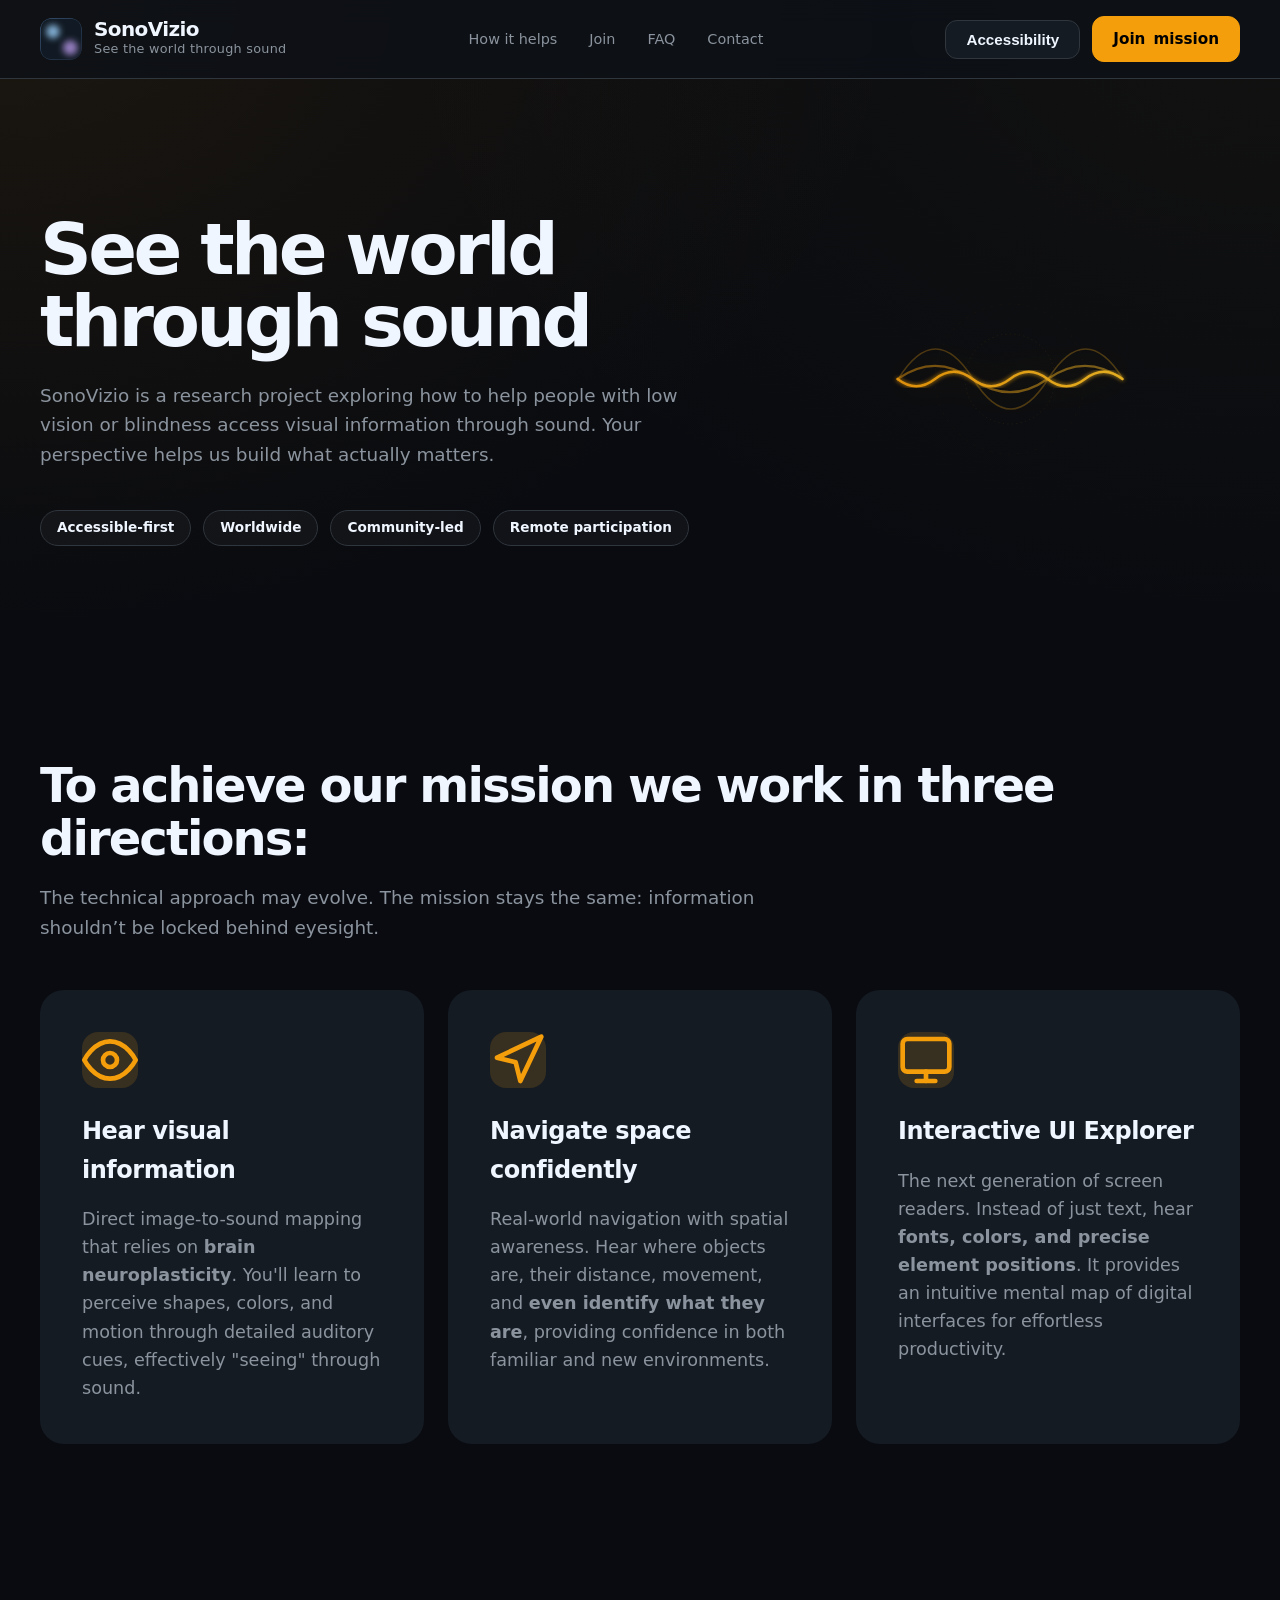
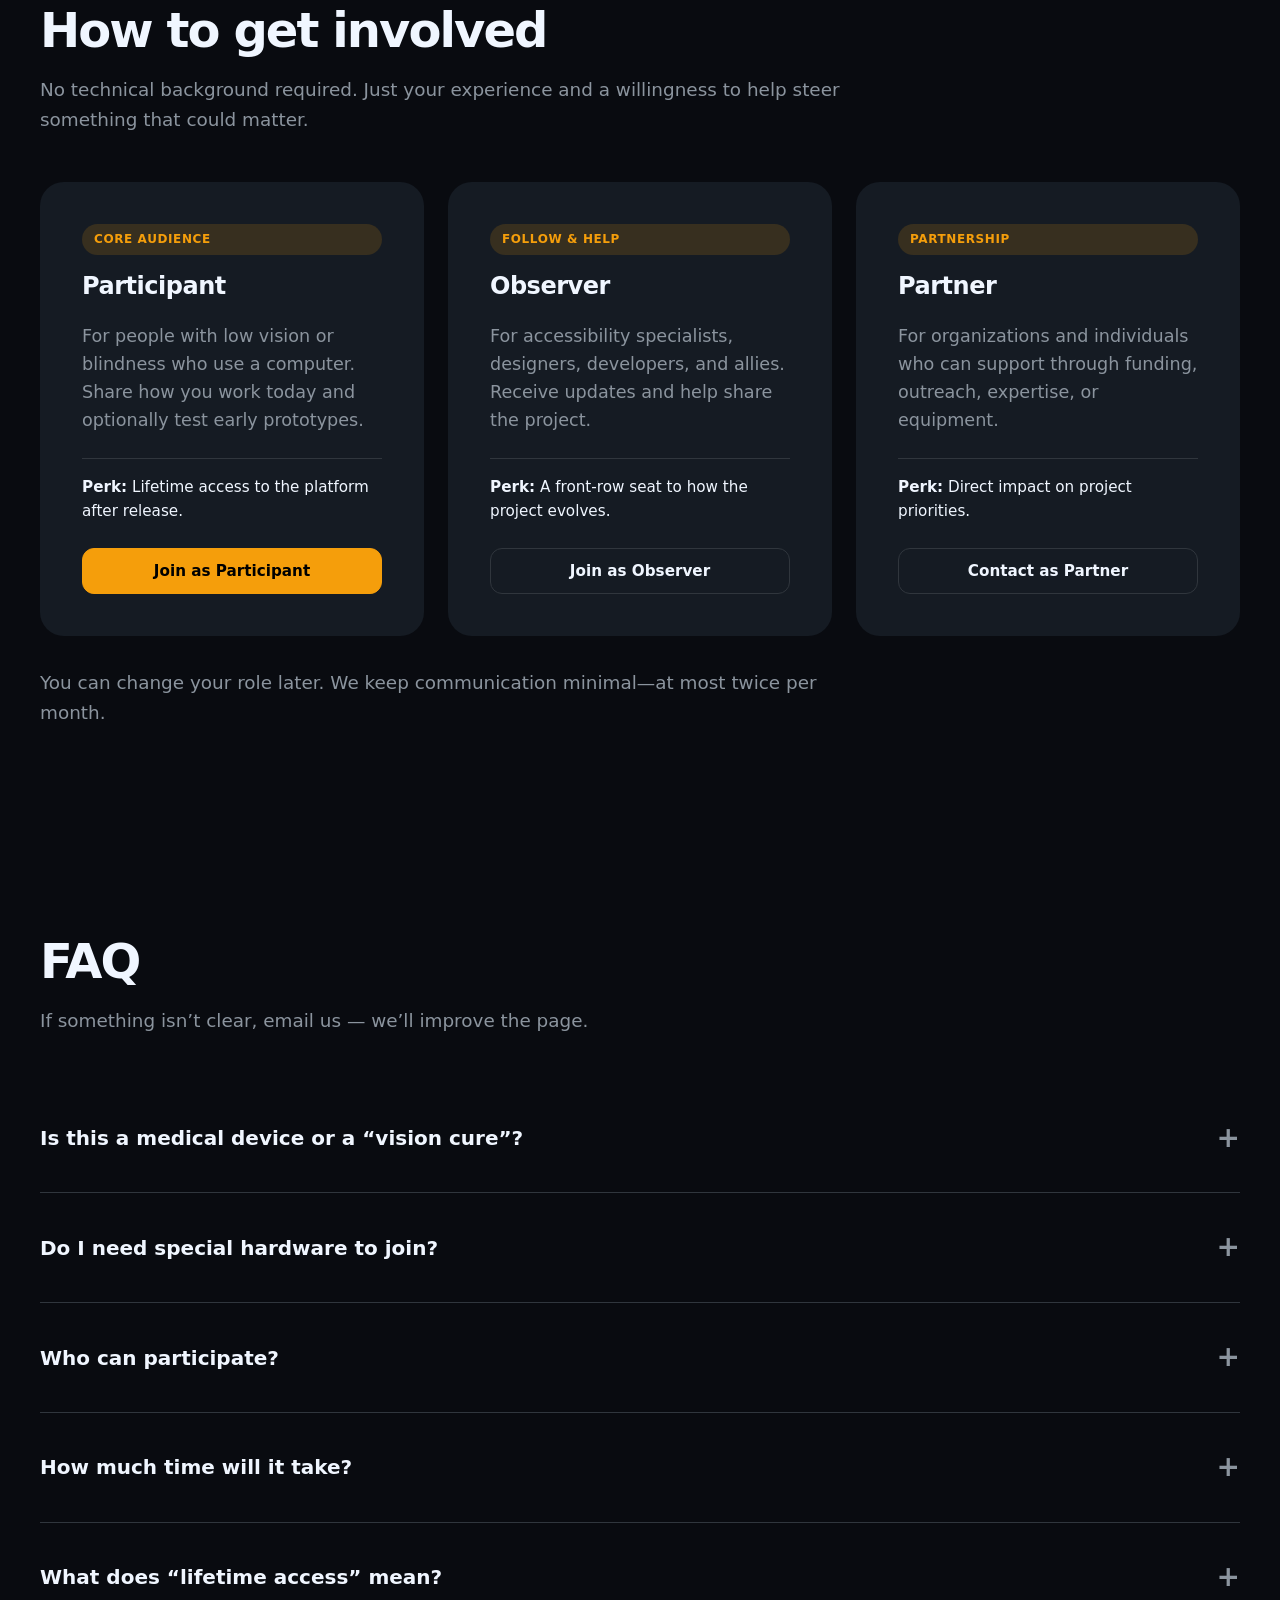
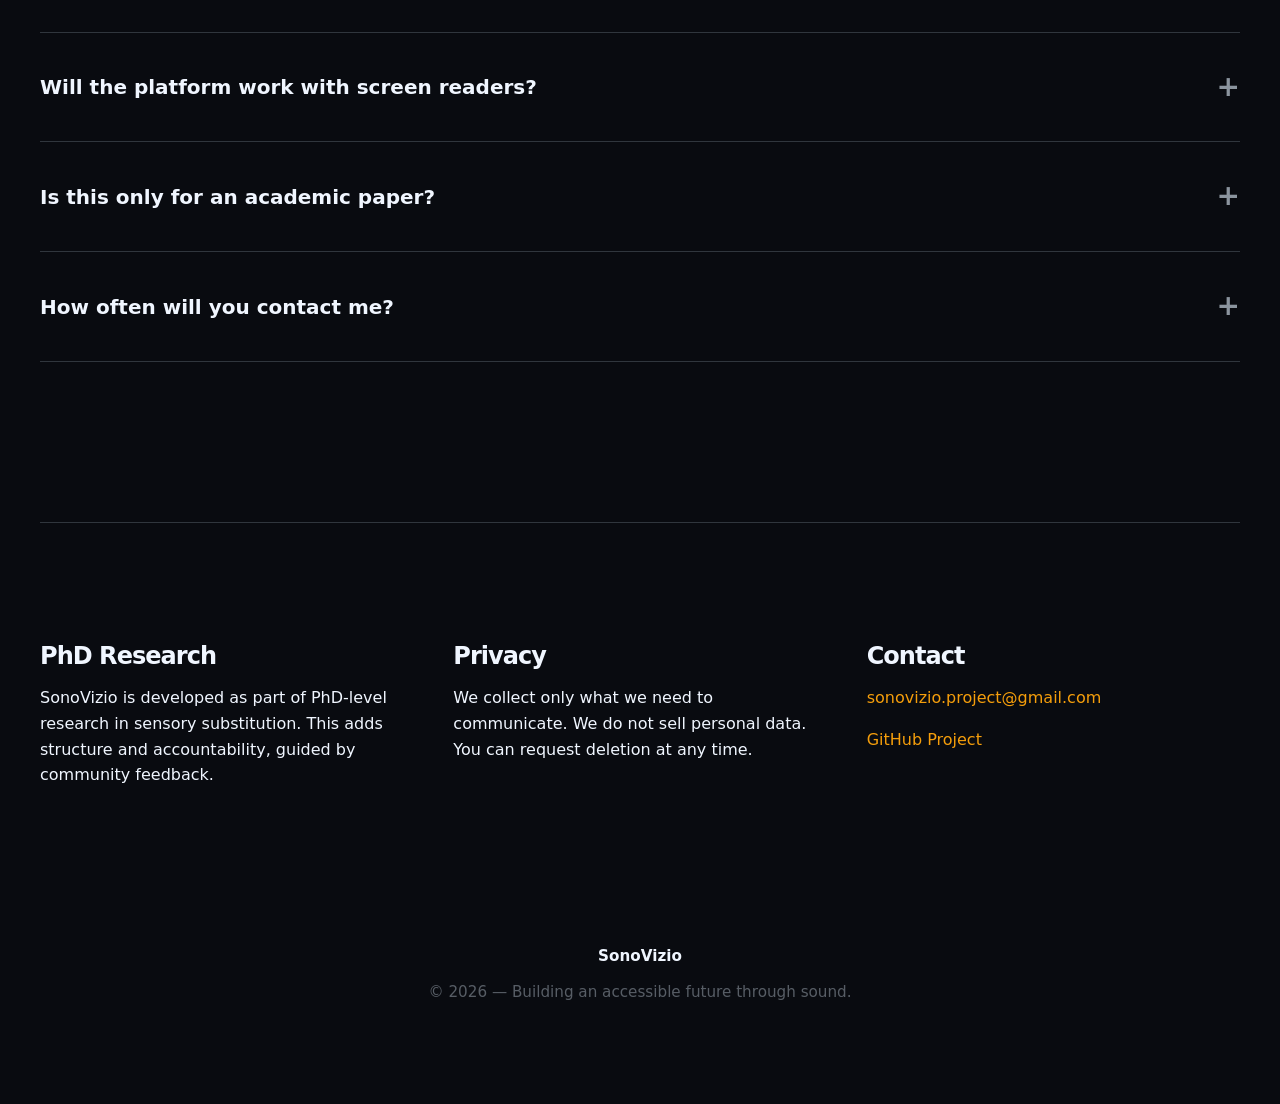
==== commit fd720b51: "chore: adaptivity" ====
--- a/index.html
+++ b/index.html
@@ -43,7 +43,7 @@
           <button class="btn" type="button" id="openA11y" aria-haspopup="dialog" aria-controls="a11yModal">
             Accessibility
           </button>
-          <a class="btn primary" href="#join">Join mission</a>
+          <a class="btn primary" href="#join">Join<span class="hide-mobile">mission</span></a>
         </div>
       </div>
     </div>
@@ -116,12 +116,12 @@
               </path>
             </svg>
           </div>
-          <div class="hero-actions">
+          <!-- <div class="hero-actions">
             <a class="btn primary large" href="https://forms.gle/R2E8GR5RMy9RYmkv5" target="_blank" rel="noopener">
               Join the mission
             </a>
             <p class="hint">Choose your role: participant, observer, or partner.</p>
-          </div>
+          </div> -->
         </div>
       </div>
     </section>
--- a/styles.css
+++ b/styles.css
@@ -113,6 +113,7 @@
   color: var(--text);
   -webkit-font-smoothing: antialiased;
   -moz-osx-font-smoothing: grayscale;
+  overflow-x: hidden;
 }
 
 /* Focus styles - clear but more modern */
@@ -158,20 +159,29 @@
   margin: 0 auto;
   padding: 0 24px;
 }
+@media (max-width: 600px) {
+  .wrap { padding: 0 16px; }
+}
 main{ padding-bottom: 80px; }
 section{ padding: 80px 0; }
 .section-title{
-  font-size: clamp(2rem, 4vw, 3rem);
+  font-size: clamp(1.75rem, 8vw, 3rem);
   font-weight: 800;
   margin: 0 0 16px 0;
   letter-spacing: -0.04em;
   line-height: 1.1;
 }
+@media (max-width: 768px) {
+  .section-title { text-align: center; }
+}
 .section-intro{
-  font-size: 1.25rem;
+  font-size: 1.15rem;
   color: var(--muted);
   max-width: 800px;
   margin-bottom: 48px;
+}
+@media (max-width: 600px) {
+  .section-intro { font-size: 1rem; margin-bottom: 32px; }
 }
 
 /* Header */
@@ -191,6 +201,18 @@
   gap: 24px;
   padding: 16px 0;
 }
+@media (max-width: 768px){
+  .topbar nav{ display: none; }
+  .topbar .brand-sub{ display: none; }
+}
+@media (max-width: 480px){
+  .topbar { gap: 8px; }
+  .topbar .brand-title { font-size: 1.1rem; }
+  .topbar .logo { width: 32px; height: 32px; }
+  .topbar .btn { padding: 8px 12px; font-size: 0.85rem; }
+  .topbar .actions { gap: 6px; }
+  .hide-mobile { display: none; }
+}
 .brand{
   display: flex;
   align-items: center;
@@ -204,6 +226,7 @@
   margin: 0;
   font-size: 1.25rem;
   line-height: 1;
+  white-space: nowrap;
 }
 .brand-sub{
   margin: 0;
@@ -287,11 +310,18 @@
   align-items: center;
 }
 @media (max-width: 960px){
-  .hero-grid{ grid-template-columns: 1fr; }
-  .hero{ padding: 60px 0; }
+  .hero-grid{
+    grid-template-columns: 1fr;
+    text-align: center;
+    gap: 32px;
+  }
+  .hero{ padding: 40px 0; }
+  .hero p{ margin: 0 auto 32px auto; }
+  .pill-row{ justify-content: center; }
+  .section-intro{ margin-left: auto; margin-right: auto; text-align: center; }
 }
 .hero h1{
-  font-size: clamp(2.5rem, 5vw, 4.5rem);
+  font-size: clamp(2.25rem, 10vw, 4.5rem);
   font-weight: 800;
   margin: 0 0 24px 0;
   letter-spacing: -0.05em;
@@ -302,8 +332,11 @@
   margin: 0 0 40px 0;
   color: var(--muted);
   max-width: 60ch;
-  font-size: 1.25rem;
+  font-size: 1.15rem;
   line-height: 1.625;
+}
+@media (max-width: 600px) {
+  .hero p { font-size: 1.05rem; }
 }
 .pill-row{
   display: flex;
@@ -360,8 +393,13 @@
 /* Cards grid */
 .grid-3{
   display: grid;
-  gap: 32px;
-  grid-template-columns: repeat(auto-fit, minmax(300px, 1fr));
+  gap: 24px;
+  grid-template-columns: repeat(auto-fit, minmax(280px, 1fr));
+}
+@media (max-width: 480px) {
+  .grid-3 {
+    grid-template-columns: 1fr;
+  }
 }
 .card{
   background: var(--card);
@@ -373,6 +411,9 @@
   flex-direction: column;
   position: relative;
 }
+@media (max-width: 768px) {
+  .card { padding: 32px; }
+}
 .card:hover{
   border-color: var(--primary);
   transform: translateY(-8px);
@@ -392,11 +433,17 @@
   font-weight: 700;
   letter-spacing: -0.02em;
 }
+@media (max-width: 600px) {
+  .card h3 { font-size: 1.3rem; }
+}
 .card p{
   color: var(--muted);
   margin: 0;
   font-size: 1.1rem;
   line-height: 1.6;
+}
+@media (max-width: 600px) {
+  .card p { font-size: 1rem; }
 }
 .icon-box {
   width: 56px;
@@ -465,6 +512,12 @@
   align-items: center;
   transition: color 0.2s ease;
 }
+@media (max-width: 768px) {
+  summary {
+    padding: 20px 0;
+    font-size: 1.1rem;
+  }
+}
 summary:hover {
   color: var(--primary);
 }
@@ -492,6 +545,9 @@
   align-items: center;
   position: relative;
   min-height: 400px;
+}
+@media (max-width: 600px) {
+  .visual-container { min-height: 280px; }
 }
 .wave-graphic {
   width: 100%;
@@ -564,6 +620,13 @@
   margin-top: 80px;
   padding-top: 40px;
   border-top: 1px solid var(--border);
+}
+@media (max-width: 768px) {
+  .footer-sections {
+    text-align: center;
+    grid-template-columns: 1fr;
+    gap: 32px;
+  }
 }
 
 /* Footer */
@@ -596,6 +659,10 @@
   padding: 32px;
   max-height: 90vh;
   overflow-y: auto;
+}
+@media (max-width: 600px) {
+  .modal { padding: 20px; }
+  .modal-header h2 { font-size: 1.25rem; }
 }
 .modal-header{
   display:flex;
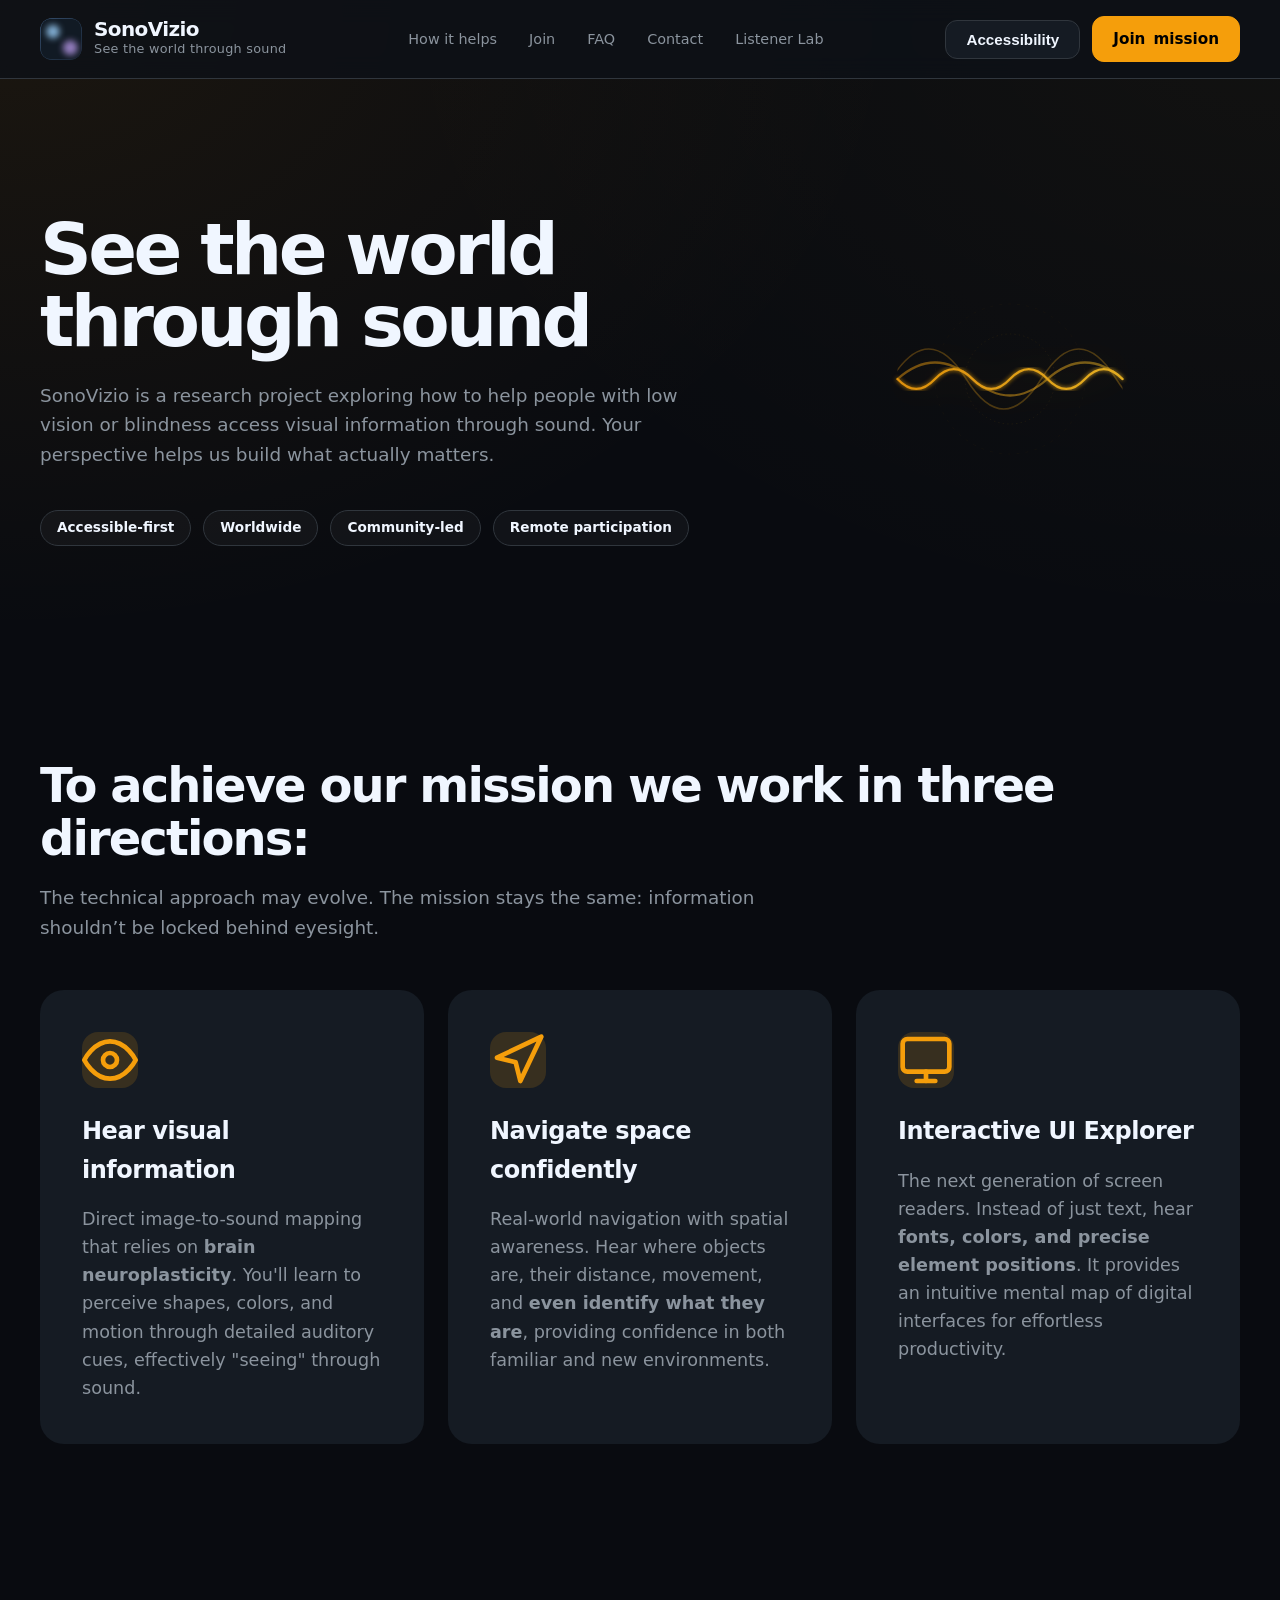
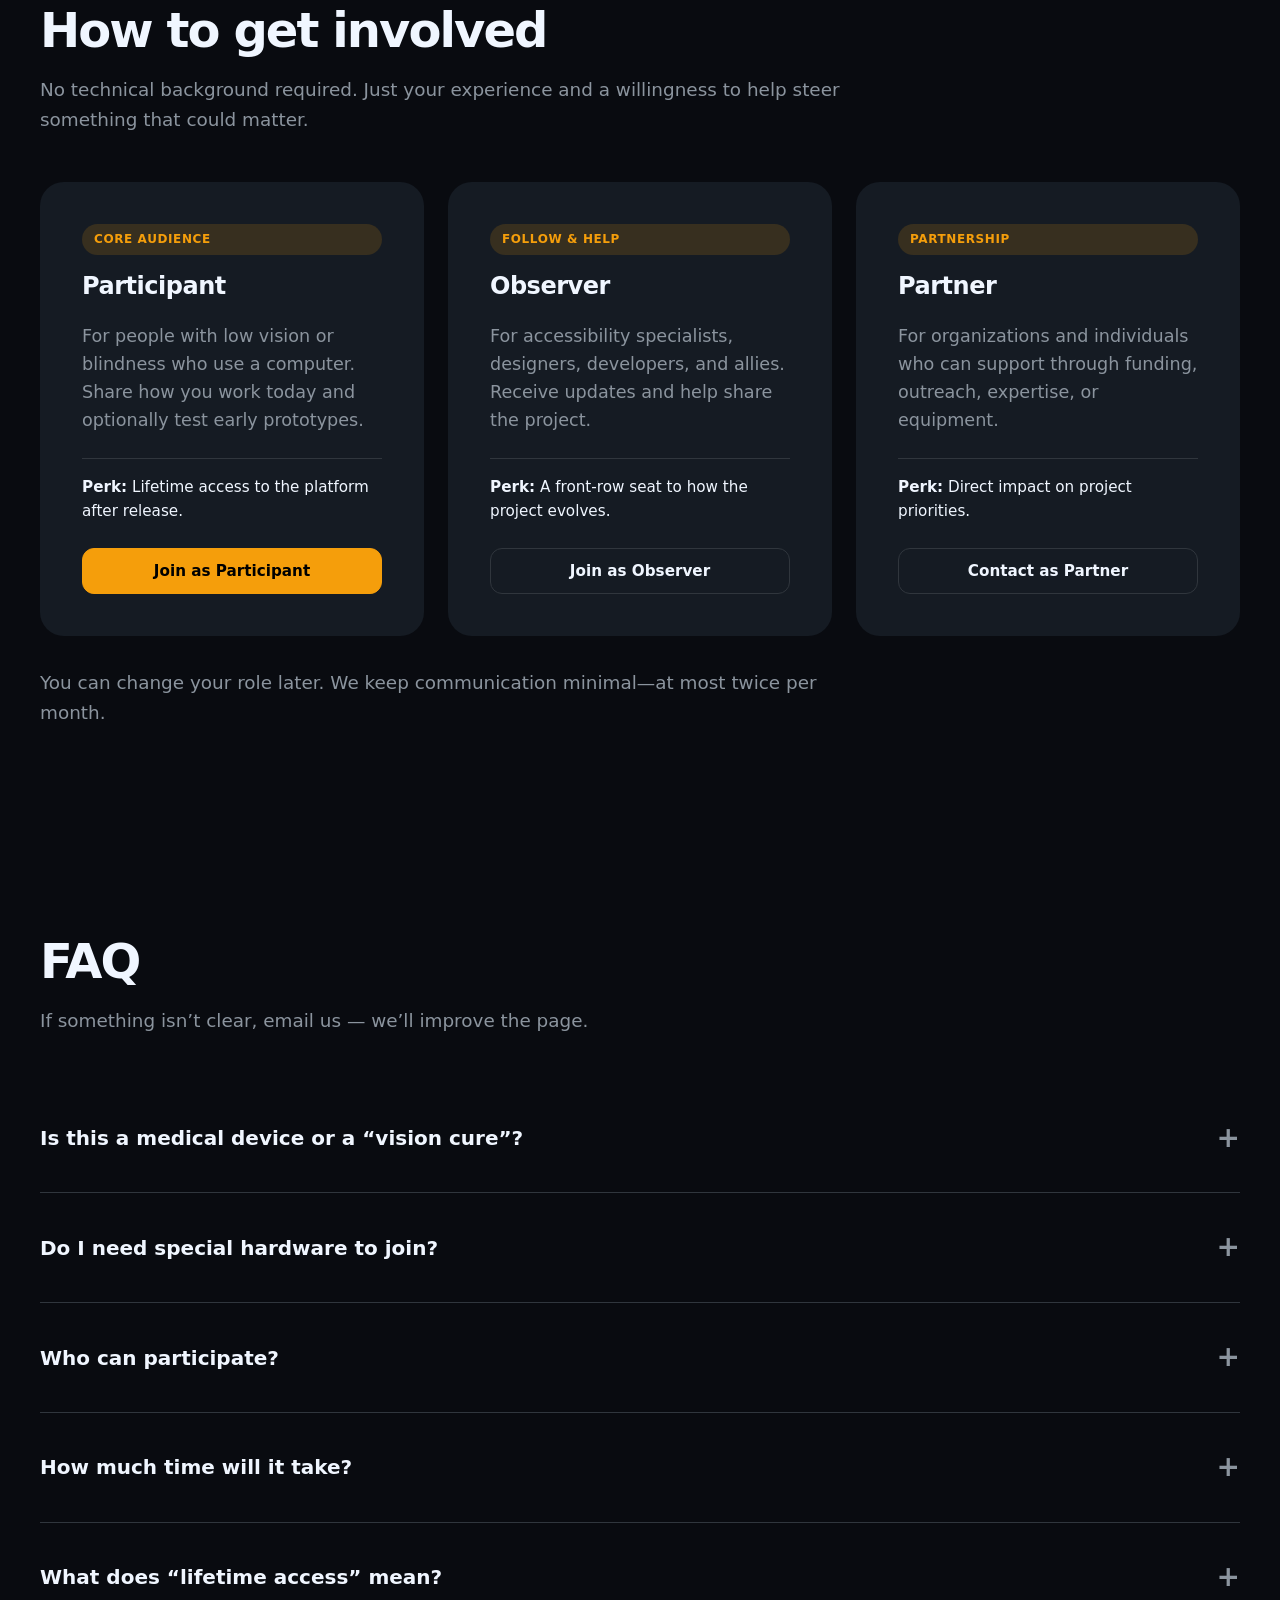
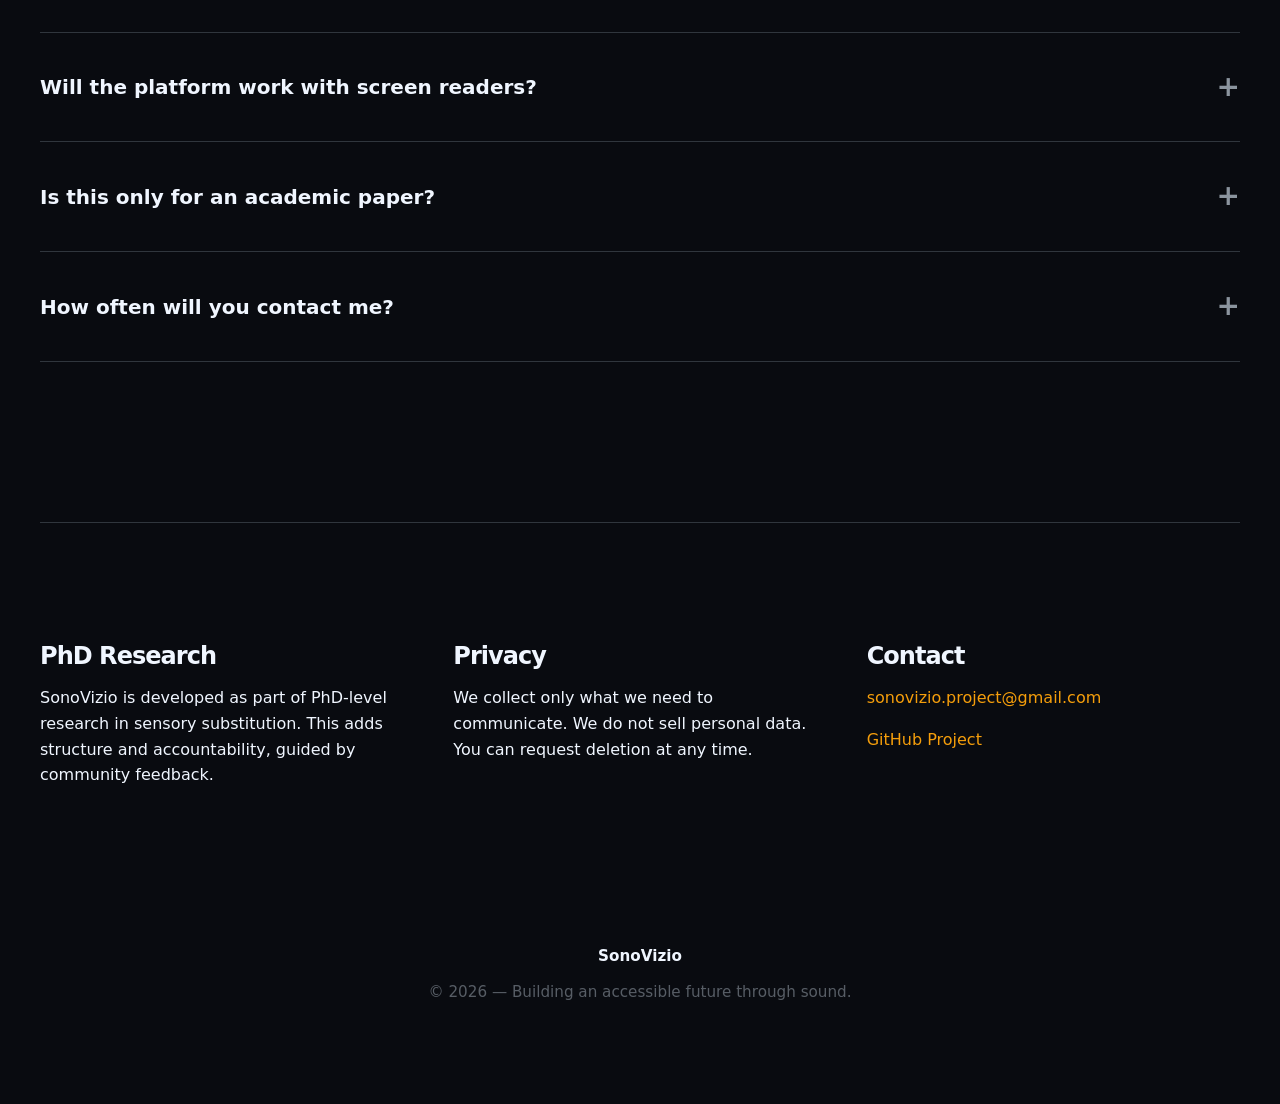
==== commit b6aed4a4: "feat: add understated Listener Lab header navigation link" ====
--- a/index.html
+++ b/index.html
@@ -37,6 +37,7 @@
           <a href="#join">Join</a>
           <a href="#faq">FAQ</a>
           <a href="#contact">Contact</a>
+          <a href="/lab/">Listener Lab</a>
         </nav>
 
         <div class="actions">
